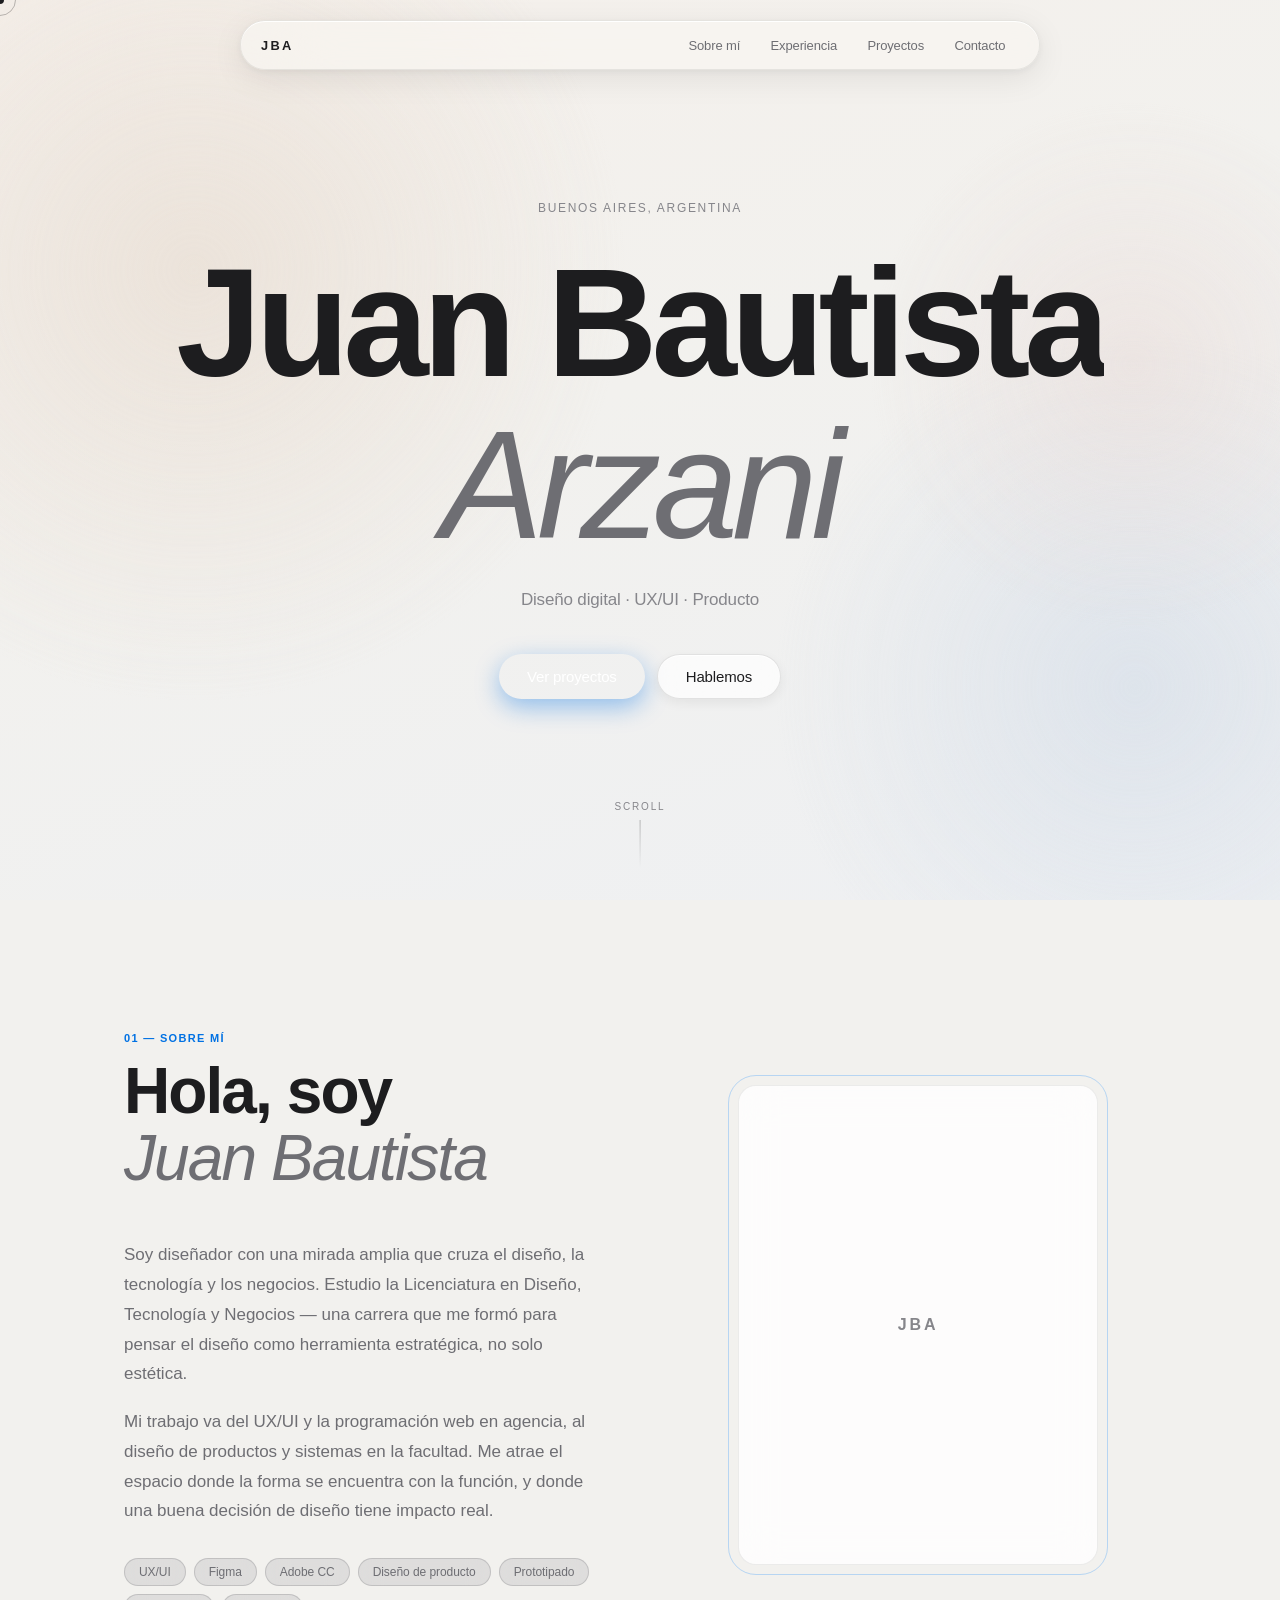
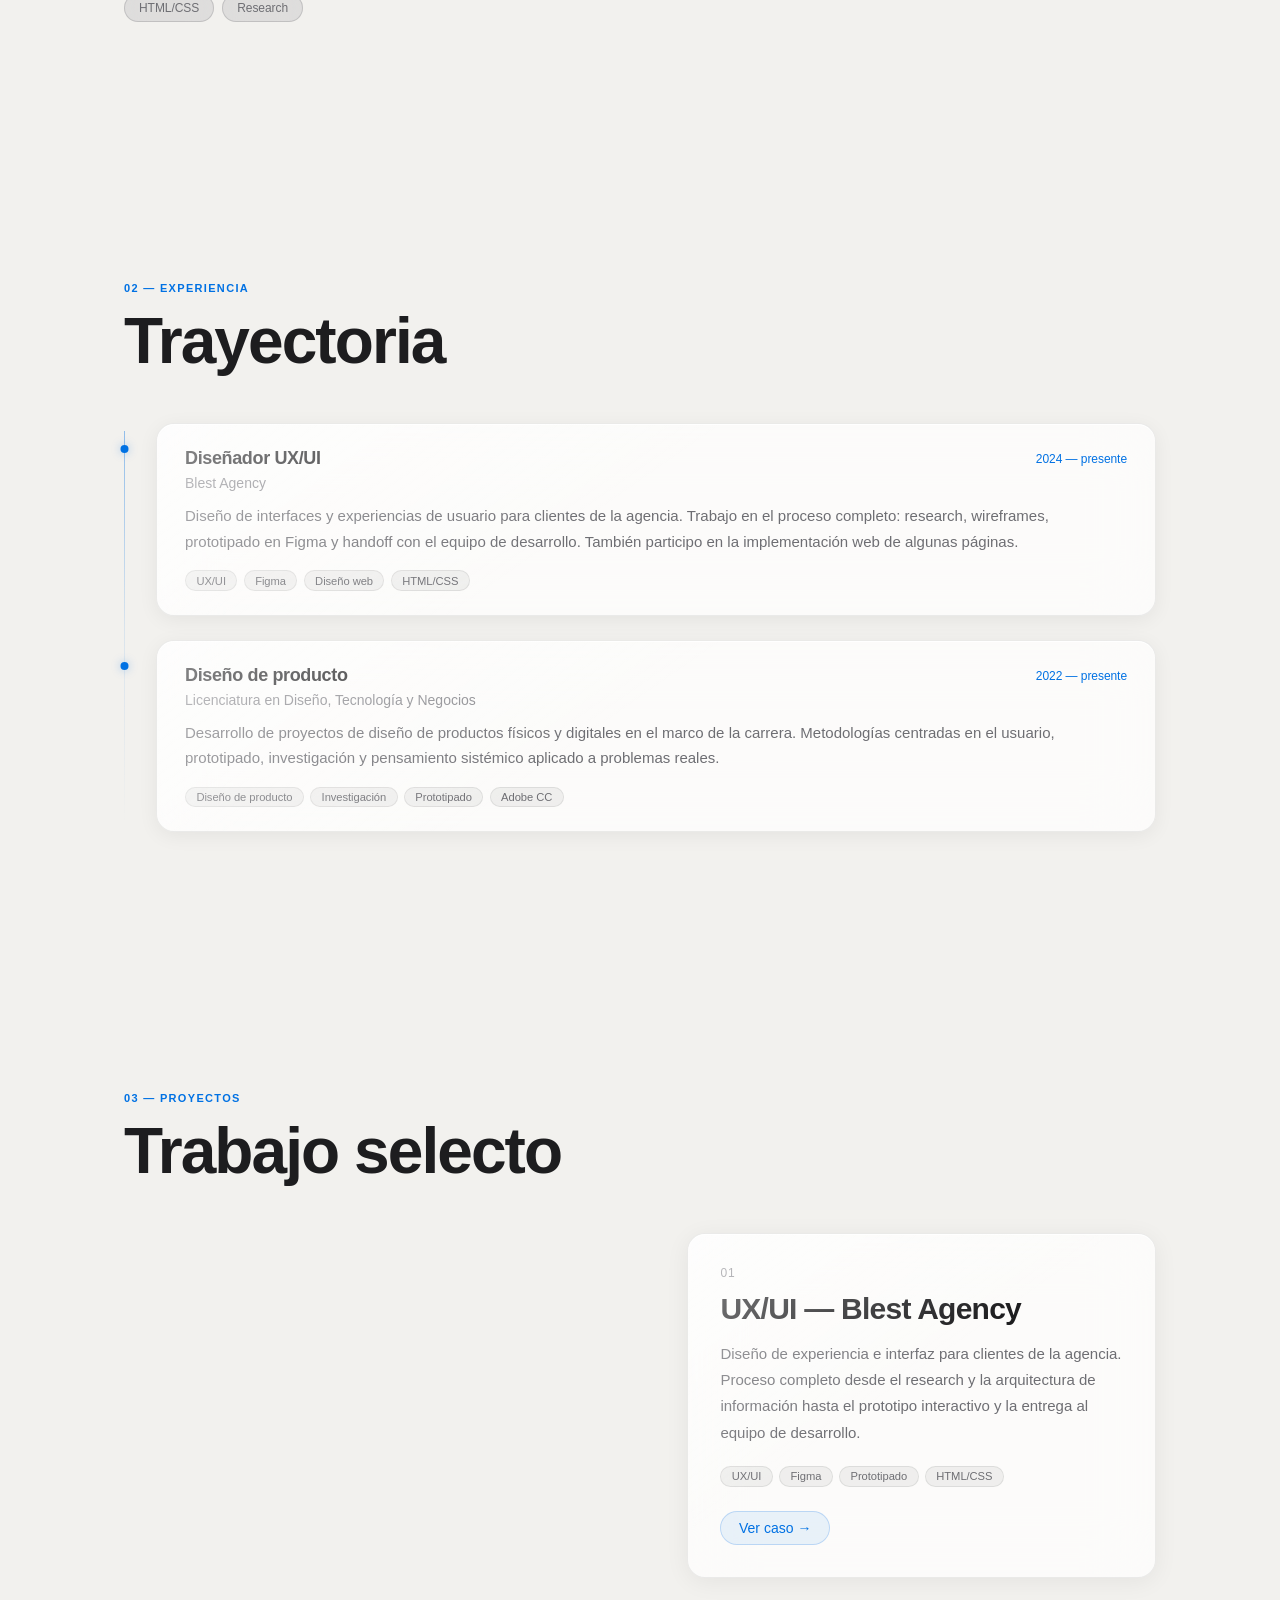
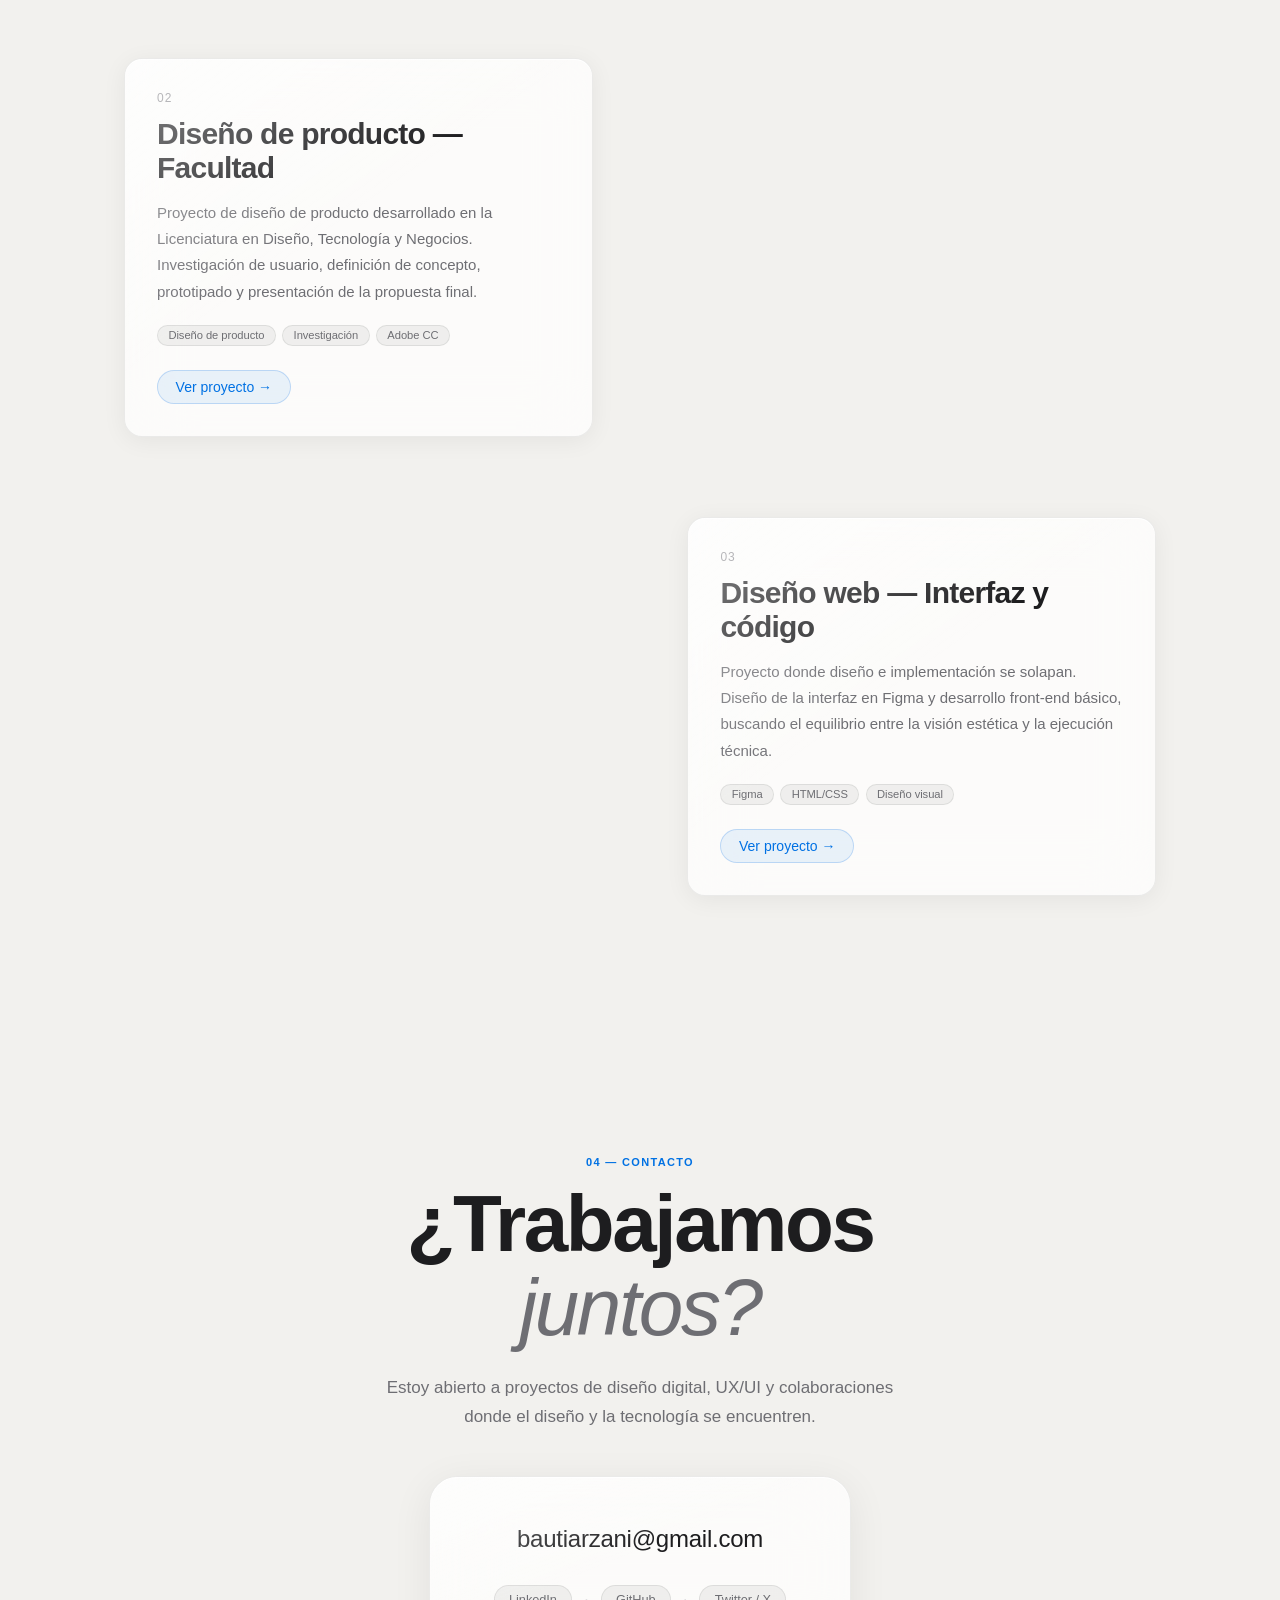
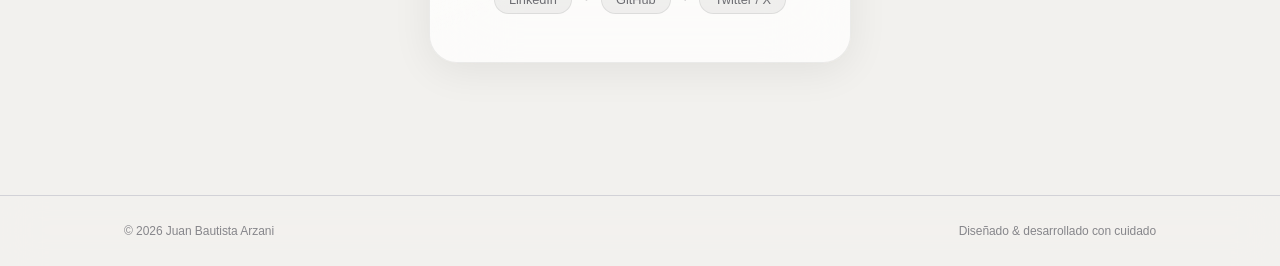
==== index.html @ 745ce3b3 "Add files via upload" ====
<!DOCTYPE html>
<html lang="es">
<head>
  <meta charset="UTF-8" />
  <meta name="viewport" content="width=device-width, initial-scale=1.0" />
  <title>Juan Bautista Arzani — Portfolio</title>
  <link rel="stylesheet" href="style.css" />
</head>
<body>

  <!-- Natural gradient background -->
  <div class="liquid-bg">
    <div class="blob blob-1"></div>
    <div class="blob blob-2"></div>
    <div class="blob blob-3"></div>
  </div>

  <!-- Custom cursor -->
  <div class="cursor" id="cursor"></div>
  <div class="cursor-follower" id="cursor-follower"></div>

  <!-- Navigation -->
  <nav class="nav" id="nav">
    <div class="nav-inner">
      <div class="nav-logo">JBA</div>
      <ul class="nav-links">
        <li><a href="#about" class="nav-link">Sobre mí</a></li>
        <li><a href="#experience" class="nav-link">Experiencia</a></li>
        <li><a href="#projects" class="nav-link">Proyectos</a></li>
        <li><a href="#contact" class="nav-link">Contacto</a></li>
      </ul>
      <button class="nav-toggle" id="nav-toggle" aria-label="Menu">
        <span></span><span></span><span></span>
      </button>
    </div>
  </nav>

  <!-- Mobile menu -->
  <div class="mobile-menu" id="mobile-menu">
    <ul>
      <li><a href="#about" class="mobile-link">Sobre mí</a></li>
      <li><a href="#experience" class="mobile-link">Experiencia</a></li>
      <li><a href="#projects" class="mobile-link">Proyectos</a></li>
      <li><a href="#contact" class="mobile-link">Contacto</a></li>
    </ul>
  </div>

  <!-- Hero -->
  <section class="hero" id="hero">
    <div class="hero-content">
      <p class="hero-eyebrow reveal-up">Buenos Aires, Argentina</p>
      <h1 class="hero-name reveal-up">
        <span class="name-line">Juan Bautista</span>
        <span class="name-line italic">Arzani</span>
      </h1>
      <p class="hero-tagline reveal-up">
        Diseño digital · UX/UI · Producto
      </p>
      <div class="hero-cta reveal-up">
        <a href="#projects" class="btn-primary">Ver proyectos</a>
        <a href="#contact" class="btn-ghost">Hablemos</a>
      </div>
    </div>
    <div class="hero-scroll">
      <span>scroll</span>
      <div class="scroll-line"></div>
    </div>
  </section>

  <!-- About -->
  <section class="section" id="about">
    <div class="container">
      <div class="section-grid about-grid">
        <div class="about-text">
          <span class="section-label reveal-left">01 — Sobre mí</span>
          <h2 class="section-title reveal-left">
            Hola, soy<br /><em>Juan Bautista</em>
          </h2>
          <div class="about-bio reveal-left">
            <p>
              Soy diseñador con una mirada amplia que cruza el diseño, la tecnología y los negocios. Estudio la Licenciatura en Diseño, Tecnología y Negocios — una carrera que me formó para pensar el diseño como herramienta estratégica, no solo estética.
            </p>
            <p>
              Mi trabajo va del UX/UI y la programación web en agencia, al diseño de productos y sistemas en la facultad. Me atrae el espacio donde la forma se encuentra con la función, y donde una buena decisión de diseño tiene impacto real.
            </p>
          </div>
          <div class="skills reveal-left">
            <span class="skill-tag">UX/UI</span>
            <span class="skill-tag">Figma</span>
            <span class="skill-tag">Adobe CC</span>
            <span class="skill-tag">Diseño de producto</span>
            <span class="skill-tag">Prototipado</span>
            <span class="skill-tag">HTML/CSS</span>
            <span class="skill-tag">Research</span>
          </div>
        </div>
        <div class="about-visual reveal-right">
          <div class="photo-frame">
            <!-- Reemplazar con tu foto: <img src="tu-foto.jpg" alt="Juan Bautista Arzani" /> -->
            <div class="photo-placeholder">
              <span>JBA</span>
            </div>
            <div class="photo-decoration"></div>
          </div>
        </div>
      </div>
    </div>
  </section>

  <!-- Experience -->
  <section class="section" id="experience">
    <div class="container">
      <span class="section-label reveal-up">02 — Experiencia</span>
      <h2 class="section-title reveal-up">Trayectoria</h2>
      <div class="timeline">

        <div class="timeline-item reveal-up">
          <div class="timeline-dot"></div>
          <div class="timeline-content">
            <div class="timeline-header">
              <h3 class="timeline-role">Diseñador UX/UI</h3>
              <span class="timeline-period">2024 — presente</span>
            </div>
            <p class="timeline-company">Blest Agency</p>
            <p class="timeline-desc">
              Diseño de interfaces y experiencias de usuario para clientes de la agencia. Trabajo en el proceso completo: research, wireframes, prototipado en Figma y handoff con el equipo de desarrollo. También participo en la implementación web de algunas páginas.
            </p>
            <div class="timeline-tags">
              <span>UX/UI</span><span>Figma</span><span>Diseño web</span><span>HTML/CSS</span>
            </div>
          </div>
        </div>

        <div class="timeline-item reveal-up">
          <div class="timeline-dot"></div>
          <div class="timeline-content">
            <div class="timeline-header">
              <h3 class="timeline-role">Diseño de producto</h3>
              <span class="timeline-period">2022 — presente</span>
            </div>
            <p class="timeline-company">Licenciatura en Diseño, Tecnología y Negocios</p>
            <p class="timeline-desc">
              Desarrollo de proyectos de diseño de productos físicos y digitales en el marco de la carrera. Metodologías centradas en el usuario, prototipado, investigación y pensamiento sistémico aplicado a problemas reales.
            </p>
            <div class="timeline-tags">
              <span>Diseño de producto</span><span>Investigación</span><span>Prototipado</span><span>Adobe CC</span>
            </div>
          </div>
        </div>

      </div>
    </div>
  </section>

  <!-- Projects -->
  <section class="section" id="projects">
    <div class="container">
      <span class="section-label reveal-up">03 — Proyectos</span>
      <h2 class="section-title reveal-up">Trabajo selecto</h2>
      <div class="projects-grid">

        <article class="project-card reveal-up" data-index="01">
          <div class="project-image">
            <div class="project-img-placeholder"></div>
          </div>
          <div class="project-info">
            <span class="project-number">01</span>
            <h3 class="project-title">UX/UI — Blest Agency</h3>
            <p class="project-desc">
              Diseño de experiencia e interfaz para clientes de la agencia. Proceso completo desde el research y la arquitectura de información hasta el prototipo interactivo y la entrega al equipo de desarrollo.
            </p>
            <div class="project-tech">
              <span>UX/UI</span><span>Figma</span><span>Prototipado</span><span>HTML/CSS</span>
            </div>
            <div class="project-links">
              <a href="proyecto-01.html" class="project-link">Ver caso →</a>
            </div>
          </div>
        </article>

        <article class="project-card project-card-reverse reveal-up" data-index="02">
          <div class="project-image">
            <div class="project-img-placeholder"></div>
          </div>
          <div class="project-info">
            <span class="project-number">02</span>
            <h3 class="project-title">Diseño de producto — Facultad</h3>
            <p class="project-desc">
              Proyecto de diseño de producto desarrollado en la Licenciatura en Diseño, Tecnología y Negocios. Investigación de usuario, definición de concepto, prototipado y presentación de la propuesta final.
            </p>
            <div class="project-tech">
              <span>Diseño de producto</span><span>Investigación</span><span>Adobe CC</span>
            </div>
            <div class="project-links">
              <a href="proyecto-02.html" class="project-link">Ver proyecto →</a>
            </div>
          </div>
        </article>

        <article class="project-card reveal-up" data-index="03">
          <div class="project-image">
            <div class="project-img-placeholder"></div>
          </div>
          <div class="project-info">
            <span class="project-number">03</span>
            <h3 class="project-title">Diseño web — Interfaz y código</h3>
            <p class="project-desc">
              Proyecto donde diseño e implementación se solapan. Diseño de la interfaz en Figma y desarrollo front-end básico, buscando el equilibrio entre la visión estética y la ejecución técnica.
            </p>
            <div class="project-tech">
              <span>Figma</span><span>HTML/CSS</span><span>Diseño visual</span>
            </div>
            <div class="project-links">
              <a href="proyecto-03.html" class="project-link">Ver proyecto →</a>
            </div>
          </div>
        </article>

      </div>
    </div>
  </section>

  <!-- Contact -->
  <section class="section section-contact" id="contact">
    <div class="container container-narrow">
      <span class="section-label reveal-up">04 — Contacto</span>
      <h2 class="section-title contact-title reveal-up">
        ¿Trabajamos<br /><em>juntos?</em>
      </h2>
      <p class="contact-sub reveal-up">
        Estoy abierto a proyectos de diseño digital, UX/UI y colaboraciones donde el diseño y la tecnología se encuentren.
      </p>
      <div class="reveal-up">
        <div class="contact-glass">
          <a href="mailto:bautiarzani@gmail.com" class="contact-email">bautiarzani@gmail.com</a>
          <div class="contact-social">
            <a href="https://www.linkedin.com/in/juan-bautista-arzani-8886b1357" target="_blank" class="social-link">LinkedIn</a>
            <span class="social-sep">·</span>
            <a href="#" target="_blank" class="social-link">GitHub</a>
            <span class="social-sep">·</span>
            <a href="#" target="_blank" class="social-link">Twitter / X</a>
          </div>
        </div>
      </div>
    </div>
  </section>

  <!-- Footer -->
  <footer class="footer">
    <div class="container footer-inner">
      <span>© 2026 Juan Bautista Arzani</span>
      <span>Diseñado &amp; desarrollado con cuidado</span>
    </div>
  </footer>

  <script src="main.js"></script>
</body>
</html>
---- style.css ----
/* ===== RESET & BASE ===== */
*, *::before, *::after { box-sizing: border-box; margin: 0; padding: 0; }

:root {
  /* Apple light palette */
  --bg:      #f5f5f7;
  --bg-2:    #ffffff;
  --white:   #ffffff;

  /* Apple semantic labels (light mode) */
  --label:     #1d1d1f;
  --label-2:   #6e6e73;
  --label-3:   #86868b;
  --label-4:   rgba(60,60,67,0.18);
  --separator: #d2d2d7;
  --fill:      rgba(120,120,128,0.16);
  --fill-2:    rgba(120,120,128,0.10);

  /* Apple system colors */
  --blue:     #0071E3;
  --blue-dark: #0077ED;
  --indigo:   #5856D6;
  --purple:   #AF52DE;
  --teal:     #32ADE6;
  --green:    #34C759;

  /* Glass — Apple Liquid Glass light */
  --glass-bg:     rgba(252,249,245,0.72);
  --glass-mid:    rgba(252,249,245,0.88);
  --glass-border: rgba(0,0,0,0.07);
  --glass-shadow: rgba(0,0,0,0.07);

  --font: -apple-system, BlinkMacSystemFont, 'SF Pro Display', 'SF Pro Text',
          'Helvetica Neue', Arial, sans-serif;

  --ease-out:    cubic-bezier(0.16, 1, 0.3, 1);
  --ease-spring: cubic-bezier(0.34, 1.56, 0.64, 1);
  --nav-h: 72px;
  --radius-glass: 18px;
  --radius-pill:  999px;
}

html { scroll-behavior: smooth; font-size: 16px; }

body {
  font-family: var(--font);
  background: #f2f1ee;
  color: var(--label);
  overflow-x: hidden;
  cursor: none;
  -webkit-font-smoothing: antialiased;
  -moz-osx-font-smoothing: grayscale;
}

@media (pointer: coarse) { body { cursor: auto; } }

/* ===== NATURAL GRADIENT BACKGROUND ===== */
.liquid-bg {
  position: fixed;
  inset: 0;
  z-index: 0;
  overflow: hidden;
  pointer-events: none;
  /* base warm-neutral gradient */
  background: linear-gradient(
    160deg,
    #f5f0eb 0%,
    #f2f1ee 45%,
    #eef0f3 100%
  );
}

.blob {
  position: absolute;
  border-radius: 50%;
  will-change: transform;
}

/* Warm sand/peach — top left */
.blob-1 {
  width: 900px; height: 900px;
  background: radial-gradient(circle at 50% 50%, #e8ddd2 0%, transparent 68%);
  top: -20%; left: -20%;
  opacity: 0.7;
  animation: drift1 28s ease-in-out infinite alternate;
}

/* Cool sage/blue-gray — bottom right */
.blob-2 {
  width: 750px; height: 750px;
  background: radial-gradient(circle at 50% 50%, #d4dde8 0%, transparent 68%);
  bottom: -18%; right: -18%;
  opacity: 0.65;
  animation: drift2 34s ease-in-out infinite alternate;
}

/* Warm rose/blush — top right, very subtle */
.blob-3 {
  width: 550px; height: 550px;
  background: radial-gradient(circle at 50% 50%, #e8d8d4 0%, transparent 68%);
  top: 10%; right: -10%;
  opacity: 0.45;
  animation: drift3 40s ease-in-out infinite alternate;
}

@keyframes drift1 {
  0%   { transform: translate(0, 0)        filter: blur(80px); }
  100% { transform: translate(50px, 60px); filter: blur(100px); }
}
@keyframes drift2 {
  0%   { transform: translate(0, 0);         filter: blur(90px); }
  100% { transform: translate(-60px, -40px); filter: blur(110px); }
}
@keyframes drift3 {
  0%   { transform: translate(0, 0);        filter: blur(70px); }
  100% { transform: translate(-40px, 60px); filter: blur(88px); }
}

/* ===== GLASS UTILITY ===== */
.glass {
  background: var(--glass-bg);
  backdrop-filter: blur(32px) saturate(180%);
  -webkit-backdrop-filter: blur(32px) saturate(180%);
  border: 1px solid var(--glass-border);
  border-radius: var(--radius-glass);
  box-shadow:
    0 1px 0 rgba(255,255,255,0.9) inset,
    0 20px 48px rgba(0,0,0,0.06),
    0 4px 12px rgba(0,0,0,0.04);
  position: relative;
  overflow: hidden;
}

.glass::before {
  content: '';
  position: absolute; inset: 0;
  border-radius: inherit;
  background: linear-gradient(
    158deg,
    rgba(255,255,255,0.6) 0%,
    rgba(255,255,255,0.1) 35%,
    transparent 55%
  );
  pointer-events: none;
}

/* ===== CUSTOM CURSOR ===== */
.cursor {
  position: fixed;
  width: 8px; height: 8px;
  background: var(--label);
  border-radius: 50%;
  pointer-events: none;
  z-index: 9999;
  transform: translate(-50%,-50%);
  transition: transform 0.15s;
}

.cursor-follower {
  position: fixed;
  width: 32px; height: 32px;
  border: 1.5px solid rgba(0,0,0,0.25);
  border-radius: 50%;
  pointer-events: none;
  z-index: 9998;
  transform: translate(-50%,-50%);
  transition: width 0.3s var(--ease-out), height 0.3s var(--ease-out), opacity 0.3s;
}

body.cursor-hover .cursor { transform: translate(-50%,-50%) scale(0); }
body.cursor-hover .cursor-follower { width: 48px; height: 48px; background: rgba(0,0,0,0.04); border-color: rgba(0,0,0,0.15); }

@media (pointer: coarse) { .cursor, .cursor-follower { display: none; } }

/* ===== NAVIGATION — Apple floating pill ===== */
.nav {
  position: fixed;
  top: 1.25rem;
  left: 50%;
  transform: translateX(-50%);
  z-index: 1000;
  width: calc(100% - 3rem);
  max-width: 800px;
}

.nav-inner {
  display: flex;
  align-items: center;
  justify-content: space-between;
  padding: 0 1.25rem;
  height: 50px;
  background: rgba(248,245,241,0.78);
  backdrop-filter: blur(40px) saturate(180%);
  -webkit-backdrop-filter: blur(40px) saturate(180%);
  border: 1px solid rgba(0,0,0,0.07);
  border-radius: var(--radius-pill);
  box-shadow:
    0 1px 0 rgba(255,255,255,0.9) inset,
    0 8px 32px rgba(0,0,0,0.08),
    0 2px 8px rgba(0,0,0,0.05);
  position: relative;
  overflow: hidden;
}

/* top specular line */
.nav-inner::before {
  content: '';
  position: absolute;
  top: 0; left: 12%; right: 12%;
  height: 1px;
  background: linear-gradient(90deg, transparent, rgba(255,255,255,0.95), transparent);
  pointer-events: none;
}

.nav-logo {
  font-size: 0.8rem;
  letter-spacing: 0.18em;
  font-weight: 600;
  color: var(--label);
  text-transform: uppercase;
}

.nav-links { display: flex; gap: 0.2rem; list-style: none; }

.nav-link {
  font-size: 0.8125rem;
  font-weight: 400;
  text-decoration: none;
  color: var(--label-2);
  letter-spacing: -0.01em;
  padding: 0.4rem 0.85rem;
  border-radius: var(--radius-pill);
  transition: color 0.2s, background 0.2s;
}

.nav-link:hover {
  color: var(--label);
  background: rgba(0,0,0,0.06);
}

.nav-link.active { color: var(--label); }

.nav-toggle {
  display: none;
  flex-direction: column; gap: 5px;
  background: none; border: none; cursor: pointer; padding: 4px;
}

.nav-toggle span {
  display: block; width: 20px; height: 1.5px;
  background: var(--label);
  border-radius: 2px;
  transition: transform 0.3s var(--ease-out), opacity 0.3s;
}

.nav-toggle.active span:nth-child(1) { transform: translateY(6.5px) rotate(45deg); }
.nav-toggle.active span:nth-child(2) { opacity: 0; }
.nav-toggle.active span:nth-child(3) { transform: translateY(-6.5px) rotate(-45deg); }

/* Mobile menu */
.mobile-menu {
  position: fixed; inset: 0;
  background: rgba(242,241,238,0.94);
  backdrop-filter: blur(48px) saturate(180%);
  -webkit-backdrop-filter: blur(48px) saturate(180%);
  z-index: 999;
  display: flex; align-items: center; justify-content: center;
  opacity: 0; pointer-events: none;
  transition: opacity 0.35s var(--ease-out);
}

.mobile-menu.open { opacity: 1; pointer-events: all; }
.mobile-menu ul { list-style: none; text-align: center; }

.mobile-link {
  display: block;
  font-size: clamp(2.25rem, 9vw, 4.5rem);
  font-weight: 700;
  color: var(--label-2);
  text-decoration: none;
  padding: 0.35rem 0;
  letter-spacing: -0.03em;
  transition: color 0.25s;
}

.mobile-link:hover { color: var(--label); }

/* ===== HERO ===== */
.hero {
  position: relative;
  min-height: 100svh;
  display: flex; align-items: center; justify-content: center;
  overflow: hidden;
  z-index: 1;
  background: transparent;
}

.hero-content {
  position: relative; z-index: 3;
  text-align: center;
  padding: 0 clamp(1.5rem, 5vw, 4rem);
}

.hero-eyebrow {
  font-size: 0.75rem;
  font-weight: 400;
  letter-spacing: 0.14em;
  text-transform: uppercase;
  color: var(--label-3);
  margin-bottom: 1.75rem;
}

/* Apple-style display headline */
.hero-name {
  font-size: clamp(4.5rem, 12vw, 11rem);
  font-weight: 700;
  line-height: 1;
  letter-spacing: -0.04em;
  color: var(--label);
  display: flex; flex-direction: column;
  margin-bottom: 1.5rem;
}

.name-word        { display: block; overflow: hidden; line-height: 1.05; }
.name-word-inner  { display: block; transform: translateY(110%); transition: transform 1.1s var(--ease-out); }

.hero-name.anim-ready .name-word:nth-child(2) .name-word-inner { transition-delay: 0.12s; }
.hero-name.visible .name-word-inner { transform: translateY(0); }

.hero-name .italic {
  font-style: italic;
  font-weight: 300;
  color: var(--label-2);
  color: #6e6e73;
}

.hero-tagline {
  font-size: clamp(0.9375rem, 2vw, 1.0625rem);
  font-weight: 400;
  color: var(--label-3);
  letter-spacing: -0.01em;
  margin-bottom: 2.75rem;
}

.hero-cta {
  display: flex; gap: 0.75rem; justify-content: center; flex-wrap: wrap;
}

/* Apple primary button — the blue pill */
.btn-primary {
  display: inline-flex; align-items: center;
  background: var(--blue-web);
  color: var(--white);
  padding: 0.8rem 1.75rem;
  font-size: 0.9375rem;
  font-weight: 500;
  letter-spacing: -0.01em;
  text-decoration: none;
  border-radius: var(--radius-pill);
  border: none;
  box-shadow: 0 8px 24px rgba(0,113,227,0.4);
  transition: background 0.2s, transform 0.3s var(--ease-spring), box-shadow 0.3s;
}

.btn-primary:hover {
  background: #0077ed;
  transform: translateY(-2px) scale(1.02);
  box-shadow: 0 12px 32px rgba(0,113,227,0.55);
}

/* Apple ghost button */
.btn-ghost {
  display: inline-flex; align-items: center;
  background: rgba(255,255,255,0.7);
  backdrop-filter: blur(20px);
  -webkit-backdrop-filter: blur(20px);
  color: var(--label);
  padding: 0.8rem 1.75rem;
  font-size: 0.9375rem;
  font-weight: 400;
  letter-spacing: -0.01em;
  text-decoration: none;
  border-radius: var(--radius-pill);
  border: 1px solid rgba(0,0,0,0.1);
  box-shadow: 0 1px 0 rgba(255,255,255,0.9) inset, 0 4px 12px rgba(0,0,0,0.06);
  transition: background 0.2s, transform 0.3s var(--ease-spring);
}

.btn-ghost:hover {
  background: rgba(255,255,255,0.88);
  transform: translateY(-2px) scale(1.02);
}

.hero-scroll {
  position: absolute; bottom: 2rem; left: 50%;
  transform: translateX(-50%);
  display: flex; flex-direction: column; align-items: center; gap: 0.5rem;
  z-index: 3;
}

.hero-scroll span {
  font-size: 0.625rem;
  font-weight: 500;
  letter-spacing: 0.18em;
  text-transform: uppercase;
  color: var(--label-3);
}

.scroll-line {
  width: 1px; height: 3rem;
  background: linear-gradient(to bottom, rgba(0,0,0,0.25), transparent);
  animation: scroll-anim 1.8s ease-in-out infinite;
}

@keyframes scroll-anim {
  0%   { transform: scaleY(0); transform-origin: top; }
  50%  { transform: scaleY(1); transform-origin: top; }
  51%  { transform: scaleY(1); transform-origin: bottom; }
  100% { transform: scaleY(0); transform-origin: bottom; }
}

/* ===== SECTIONS ===== */
.section {
  position: relative; z-index: 1;
  padding: clamp(5rem, 10vw, 9rem) 0;
}

.container {
  width: 100%;
  max-width: 1160px;
  margin: 0 auto;
  padding: 0 clamp(1.5rem, 5vw, 4rem);
}

.container-narrow { max-width: 680px; }

/* Apple-style overline label */
.section-label {
  display: inline-block;
  font-size: 0.6875rem;
  font-weight: 600;
  letter-spacing: 0.12em;
  text-transform: uppercase;
  color: var(--blue);
  margin-bottom: 0.875rem;
}

/* Apple display-style section title */
.section-title {
  font-size: clamp(2.5rem, 5.5vw, 4rem);
  font-weight: 700;
  line-height: 1.05;
  letter-spacing: -0.03em;
  margin-bottom: 3rem;
  color: var(--label);
}

.section-title em {
  font-style: italic;
  font-weight: 300;
  color: var(--label-2);
}

/* ===== ABOUT ===== */
.about-grid {
  display: grid;
  grid-template-columns: 1fr 1fr;
  gap: 5rem;
  align-items: center;
}

.about-bio p {
  font-size: 1.0625rem;
  font-weight: 400;
  line-height: 1.75;
  color: var(--label-2);
  margin-bottom: 1.125rem;
}
.about-bio p:last-child { margin-bottom: 0; }

.skills { display: flex; flex-wrap: wrap; gap: 0.5rem; margin-top: 2rem; }

.skill-tag {
  display: inline-block;
  padding: 0.375rem 0.875rem;
  background: var(--fill);
  backdrop-filter: blur(12px);
  -webkit-backdrop-filter: blur(12px);
  border: 1px solid var(--label-4);
  font-size: 0.75rem;
  font-weight: 500;
  letter-spacing: -0.005em;
  border-radius: var(--radius-pill);
  color: var(--label-2);
  transition: background 0.2s, color 0.2s, transform 0.3s var(--ease-spring);
}

.skill-tag:hover {
  background: rgba(120,120,128,0.32);
  color: var(--white);
  transform: translateY(-2px);
}

.photo-frame {
  position: relative;
  width: 100%; aspect-ratio: 3/4;
  max-width: 360px;
  margin: 0 auto;
}

.photo-frame img, .photo-placeholder {
  width: 100%; height: 100%;
  object-fit: cover;
  border-radius: var(--radius-glass);
}

.photo-placeholder {
  display: flex; align-items: center; justify-content: center;
  background: rgba(255,255,255,0.8);
  backdrop-filter: blur(20px);
  -webkit-backdrop-filter: blur(20px);
  border: 1px solid var(--glass-border);
  font-size: 1rem;
  font-weight: 600;
  letter-spacing: 0.18em;
  color: var(--label-3);
}

.photo-decoration {
  position: absolute;
  inset: -10px;
  border: 1px solid rgba(10,132,255,0.25);
  border-radius: calc(var(--radius-glass) + 10px);
  z-index: -1;
  transition: transform 0.5s var(--ease-out);
}

.photo-frame:hover .photo-decoration { transform: translate(6px, 6px); }

/* ===== TIMELINE ===== */
.timeline { position: relative; padding-left: 2rem; }

.timeline::before {
  content: '';
  position: absolute; left: 0; top: 8px; bottom: 8px;
  width: 1px;
  background: linear-gradient(to bottom, rgba(0,113,227,0.4), rgba(0,113,227,0.1), transparent);
}

.timeline-item { position: relative; margin-bottom: 1.5rem; }
.timeline-item:last-child { margin-bottom: 0; }

.timeline-dot {
  position: absolute;
  left: -2rem; top: 22px;
  width: 8px; height: 8px;
  background: var(--blue);
  border-radius: 50%;
  transform: translateX(-3.5px);
  box-shadow: 0 0 10px rgba(0,113,227,0.35);
  transition: transform 0.3s var(--ease-spring), box-shadow 0.3s;
}

.timeline-item:hover .timeline-dot {
  transform: translateX(-3.5px) scale(1.6);
  box-shadow: 0 0 18px rgba(0,113,227,0.5);
}

.timeline-content {
  padding: 1.5rem 1.75rem;
  background: rgba(255,255,255,0.72);
  backdrop-filter: blur(32px) saturate(180%);
  -webkit-backdrop-filter: blur(32px) saturate(180%);
  border: 1px solid rgba(0,0,0,0.07);
  border-radius: var(--radius-glass);
  box-shadow:
    0 1px 0 rgba(255,255,255,0.95) inset,
    0 4px 20px rgba(0,0,0,0.06);
  position: relative; overflow: hidden;
  transition: background 0.25s, transform 0.3s var(--ease-out);
}

.timeline-content::before {
  content: '';
  position: absolute; inset: 0;
  background: linear-gradient(145deg, rgba(255,255,255,0.5) 0%, transparent 45%);
  pointer-events: none; border-radius: inherit;
}

.timeline-item:hover .timeline-content {
  background: rgba(255,255,255,0.88);
  transform: translateX(4px);
}

.timeline-header {
  display: flex; justify-content: space-between; align-items: flex-start;
  gap: 1rem; flex-wrap: wrap; margin-bottom: 0.375rem;
}

.timeline-role   { font-size: 1.125rem; font-weight: 600; color: var(--label); letter-spacing: -0.02em; }
.timeline-period { font-size: 0.75rem; font-weight: 500; letter-spacing: -0.005em; color: var(--blue); white-space: nowrap; padding-top: 4px; }
.timeline-company { font-size: 0.875rem; font-weight: 400; color: var(--label-3); margin-bottom: 0.75rem; }
.timeline-desc   { font-size: 0.9375rem; font-weight: 400; line-height: 1.7; color: var(--label-2); margin-bottom: 1rem; }

.timeline-tags { display: flex; flex-wrap: wrap; gap: 0.4rem; }

.timeline-tags span {
  padding: 0.2rem 0.65rem;
  background: rgba(0,0,0,0.05);
  border: 1px solid rgba(0,0,0,0.08);
  font-size: 0.7rem; font-weight: 500;
  letter-spacing: -0.005em;
  border-radius: var(--radius-pill);
  color: var(--label-2);
}

/* ===== PROJECTS ===== */
.projects-grid { display: flex; flex-direction: column; gap: 5rem; }

.project-card { display: grid; grid-template-columns: 1.1fr 1fr; gap: 3rem; align-items: center; }

.project-card-reverse { grid-template-columns: 1fr 1.1fr; }
.project-card-reverse .project-image { order: 2; }
.project-card-reverse .project-info  { order: 1; }

.project-image {
  aspect-ratio: 16/10;
  overflow: hidden;
  border-radius: var(--radius-glass);
  position: relative;
  background: var(--bg-2);
  border: 1px solid rgba(0,0,0,0.07);
  box-shadow:
    0 1px 0 rgba(255,255,255,0.9) inset,
    0 8px 32px rgba(0,0,0,0.08);
  clip-path: inset(0 100% 0 0 round 18px);
  transition: clip-path 1s var(--ease-out);
}
.project-image.visible { clip-path: inset(0 0% 0 0 round 18px); }

.project-img-placeholder {
  width: 100%; height: 100%; min-height: 200px;
  position: relative;
  transition: transform 0.6s var(--ease-out);
}

/* Subtle Apple-palette gradient fills */
.project-img-placeholder::before {
  content: '';
  position: absolute; inset: 0;
  background: linear-gradient(135deg,
    rgba(10,132,255,0.22) 0%,
    rgba(94,92,230,0.16) 50%,
    rgba(100,210,255,0.1) 100%);
}
.project-img-placeholder::after {
  content: '';
  position: absolute; inset: 0;
  background-image:
    linear-gradient(rgba(255,255,255,0.03) 1px, transparent 1px),
    linear-gradient(90deg, rgba(255,255,255,0.03) 1px, transparent 1px);
  background-size: 24px 24px;
}

.project-card:nth-child(2) .project-img-placeholder::before {
  background: linear-gradient(135deg,
    rgba(94,92,230,0.22) 0%,
    rgba(191,90,242,0.14) 50%,
    rgba(48,209,88,0.1) 100%);
}
.project-card:nth-child(3) .project-img-placeholder::before {
  background: linear-gradient(135deg,
    rgba(100,210,255,0.22) 0%,
    rgba(10,132,255,0.14) 50%,
    rgba(94,92,230,0.1) 100%);
}

.project-card:hover .project-img-placeholder { transform: scale(1.03); }

.project-info {
  padding: 2rem;
  background: rgba(255,255,255,0.72);
  backdrop-filter: blur(32px) saturate(180%);
  -webkit-backdrop-filter: blur(32px) saturate(180%);
  border: 1px solid rgba(0,0,0,0.07);
  border-radius: var(--radius-glass);
  box-shadow: 0 1px 0 rgba(255,255,255,0.95) inset, 0 4px 24px rgba(0,0,0,0.06);
  position: relative; overflow: hidden;
  transition: background 0.25s;
}

.project-info::before {
  content: '';
  position: absolute; inset: 0;
  background: linear-gradient(145deg, rgba(255,255,255,0.5) 0%, transparent 45%);
  pointer-events: none; border-radius: inherit;
}

.project-card:hover .project-info { background: rgba(255,255,255,0.88); }

.project-number { font-size: 0.75rem; font-weight: 500; color: var(--label-3); letter-spacing: 0.08em; margin-bottom: 0.75rem; display: block; }

.project-title {
  font-size: clamp(1.375rem, 2.5vw, 1.875rem);
  font-weight: 700;
  line-height: 1.15;
  letter-spacing: -0.025em;
  margin-bottom: 0.875rem;
  color: var(--label);
}

.project-desc { font-size: 0.9375rem; font-weight: 400; line-height: 1.75; color: var(--label-2); margin-bottom: 1.25rem; }

.project-tech { display: flex; flex-wrap: wrap; gap: 0.4rem; margin-bottom: 1.5rem; }

.project-tech span {
  padding: 0.22rem 0.65rem;
  background: rgba(0,0,0,0.05);
  border: 1px solid rgba(0,0,0,0.08);
  font-size: 0.7rem; font-weight: 500;
  letter-spacing: -0.005em;
  border-radius: var(--radius-pill);
  color: var(--label-2);
}

.project-links { display: flex; gap: 1rem; align-items: center; }

.project-link {
  font-size: 0.875rem; font-weight: 500;
  color: var(--blue);
  text-decoration: none;
  display: inline-flex; align-items: center; gap: 0.3rem;
  padding: 0.5rem 1.1rem;
  background: rgba(0,113,227,0.08);
  border: 1px solid rgba(0,113,227,0.2);
  border-radius: var(--radius-pill);
  transition: background 0.2s, transform 0.3s var(--ease-spring), box-shadow 0.3s;
}

.project-link:hover {
  background: rgba(0,113,227,0.14);
  transform: translateY(-2px);
  box-shadow: 0 6px 20px rgba(0,113,227,0.14);
}

/* ===== CONTACT ===== */
.section-contact { text-align: center; }

.contact-title { font-size: clamp(2.5rem, 7vw, 5rem); margin-bottom: 1.5rem; }

.contact-sub {
  font-size: 1.0625rem; font-weight: 400;
  color: var(--label-2); line-height: 1.7; margin-bottom: 2.75rem;
}

.contact-glass {
  display: inline-block;
  padding: 3rem 4rem;
  background: rgba(255,255,255,0.72);
  backdrop-filter: blur(40px) saturate(180%);
  -webkit-backdrop-filter: blur(40px) saturate(180%);
  border: 1px solid rgba(0,0,0,0.07);
  border-radius: 28px;
  box-shadow:
    0 1px 0 rgba(255,255,255,0.95) inset,
    0 8px 40px rgba(0,0,0,0.07);
  position: relative; overflow: hidden;
}

.contact-glass::before {
  content: '';
  position: absolute; inset: 0;
  background: linear-gradient(158deg, rgba(255,255,255,0.5) 0%, transparent 45%);
  pointer-events: none; border-radius: inherit;
}

.contact-email {
  display: inline-block;
  font-size: clamp(1.125rem, 2.5vw, 1.5rem);
  font-weight: 300; letter-spacing: -0.01em;
  color: var(--label); text-decoration: none;
  margin-bottom: 2rem;
  transition: color 0.2s;
}

.contact-email:hover { color: var(--blue); }

.contact-social { display: flex; align-items: center; justify-content: center; gap: 0.75rem; }

.social-link {
  font-size: 0.8rem; font-weight: 500;
  letter-spacing: -0.005em;
  color: var(--label-2); text-decoration: none;
  padding: 0.4rem 0.9rem;
  background: rgba(0,0,0,0.05);
  border: 1px solid rgba(0,0,0,0.08);
  border-radius: var(--radius-pill);
  transition: color 0.2s, background 0.2s, transform 0.3s var(--ease-spring);
}

.social-link:hover {
  color: var(--label);
  background: rgba(0,0,0,0.09);
  transform: translateY(-2px);
}

.social-sep { color: var(--label-4); }

/* ===== FOOTER ===== */
.footer {
  position: relative; z-index: 1;
  padding: 1.75rem 0;
  border-top: 1px solid var(--separator);
  background: rgba(242,241,238,0.85);
  backdrop-filter: blur(20px);
  -webkit-backdrop-filter: blur(20px);
}

.footer-inner {
  display: flex; justify-content: space-between; align-items: center;
  flex-wrap: wrap; gap: 0.5rem;
}

.footer-inner span { font-size: 0.75rem; font-weight: 400; color: var(--label-3); letter-spacing: -0.005em; }

/* ===== SCROLL REVEAL ===== */
.reveal-up, .reveal-left, .reveal-right {
  opacity: 0;
  transition: opacity 0.9s var(--ease-out), transform 0.9s var(--ease-out);
}

.reveal-up    { transform: translateY(28px); }
.reveal-left  { transform: translateX(-28px); }
.reveal-right { transform: translateX(28px); }

.reveal-up.visible, .reveal-left.visible, .reveal-right.visible {
  opacity: 1; transform: translate(0);
}

.timeline-item:nth-child(2) { transition-delay: 0.1s; }
.timeline-item:nth-child(3) { transition-delay: 0.2s; }
.project-card:nth-child(2)  { transition-delay: 0.05s; }
.project-card:nth-child(3)  { transition-delay: 0.1s; }

/* ===== RESPONSIVE ===== */
@media (max-width: 900px) {
  .about-grid { grid-template-columns: 1fr; gap: 3rem; }
  .about-visual { order: -1; }
  .photo-frame { max-width: 280px; }
  .project-card,
  .project-card-reverse { grid-template-columns: 1fr; gap: 1.5rem; }
  .project-card-reverse .project-image,
  .project-card-reverse .project-info { order: unset; }
}

@media (max-width: 640px) {
  .nav { width: calc(100% - 2rem); top: 1rem; }
  .nav-links { display: none; }
  .nav-toggle { display: flex; }
  .hero-name { font-size: clamp(3.25rem, 16vw, 5.5rem); }
  .section-title { font-size: clamp(2rem, 9vw, 3rem); }
  .contact-glass { padding: 2rem 1.75rem; }
  .footer-inner { justify-content: center; text-align: center; }
}

/* ===== PROJECT PAGES ===== */
.proj-header {
  padding: calc(var(--nav-h) + 5rem) 0 3.5rem;
  border-bottom: 1px solid var(--separator);
}

.back-link {
  display: inline-flex; align-items: center; gap: 0.4rem;
  font-size: 0.8125rem; font-weight: 400;
  color: var(--blue); text-decoration: none;
  letter-spacing: -0.005em; margin-bottom: 2rem;
  transition: opacity 0.2s;
}
.back-link:hover { opacity: 0.7; }

.proj-label {
  display: inline-block;
  font-size: 0.6875rem; font-weight: 600;
  letter-spacing: 0.1em; text-transform: uppercase;
  color: var(--blue); margin-bottom: 0.75rem;
}

.proj-title {
  font-size: clamp(2.5rem, 7vw, 5.5rem);
  font-weight: 700; line-height: 1;
  letter-spacing: -0.03em; margin-bottom: 2.5rem;
}

.proj-meta {
  display: flex; gap: 3rem; flex-wrap: wrap;
  padding-top: 2rem; border-top: 1px solid var(--separator);
}

.proj-meta-item {
  font-size: 0.6875rem; font-weight: 600;
  letter-spacing: 0.08em; text-transform: uppercase;
  color: var(--label-3);
}

.proj-meta-item strong {
  display: block; font-weight: 400; font-size: 0.9375rem;
  letter-spacing: -0.01em; text-transform: none;
  color: var(--white); margin-top: 0.35rem;
}

.proj-cover {
  width: 100%; height: clamp(280px, 50vw, 620px);
  overflow: hidden; background: var(--dark-2);
  border-radius: var(--radius-glass);
  border: 1px solid var(--glass-border);
}

.proj-cover img { width: 100%; height: 100%; object-fit: cover; }
.proj-cover-placeholder {
  width: 100%; height: 100%;
  background: linear-gradient(160deg, rgba(10,132,255,0.18) 0%, rgba(94,92,230,0.12) 50%, rgba(100,210,255,0.08) 100%);
}

.proj-body { padding: 5rem 0 8rem; }

.proj-layout { display: grid; grid-template-columns: 220px 1fr; gap: 5rem; align-items: start; }

.proj-sidebar { position: sticky; top: calc(var(--nav-h) + 2rem); }

.proj-sidebar-label {
  font-size: 0.6875rem; font-weight: 600;
  letter-spacing: 0.1em; text-transform: uppercase;
  color: var(--label-3); margin-bottom: 0.75rem;
}

.proj-sidebar p { font-size: 0.9375rem; font-weight: 400; line-height: 1.75; color: var(--label-2); }

.proj-content section { margin-bottom: 4rem; padding-bottom: 4rem; border-bottom: 1px solid var(--separator); }
.proj-content section:last-child { margin-bottom: 0; padding-bottom: 0; border-bottom: none; }

.proj-content h2 { font-size: 1.5rem; font-weight: 700; letter-spacing: -0.02em; margin-bottom: 1rem; }
.proj-content p  { font-size: 1rem; font-weight: 400; line-height: 1.8; color: var(--label-2); margin-bottom: 1rem; }
.proj-content p:last-child { margin-bottom: 0; }

.proj-img { margin: 2rem 0; border-radius: var(--radius-glass); overflow: hidden; background: var(--dark-2); border: 1px solid var(--glass-border); }
.proj-img.ratio-16-9 { aspect-ratio: 16/9; }
.proj-img.ratio-4-3  { aspect-ratio: 4/3; }
.proj-img.ratio-1-1  { aspect-ratio: 1; }
.proj-img img { width: 100%; height: 100%; object-fit: cover; }

.proj-img-placeholder {
  width: 100%; height: 100%; min-height: 240px;
  background: linear-gradient(135deg, rgba(10,132,255,0.12) 0%, rgba(94,92,230,0.08) 100%);
  display: flex; align-items: center; justify-content: center;
  font-size: 0.6875rem; font-weight: 500;
  letter-spacing: 0.1em; text-transform: uppercase; color: var(--label-3);
}

.proj-img-grid { display: grid; grid-template-columns: 1fr 1fr; gap: 1rem; margin: 2rem 0; }

.proj-bottom-nav { padding: 2.5rem 0; border-top: 1px solid var(--separator); }
.proj-bottom-nav-inner { display: flex; justify-content: space-between; align-items: center; }

.proj-nav-link {
  font-size: 0.8125rem; font-weight: 400;
  color: var(--blue); text-decoration: none;
  transition: opacity 0.2s;
}
.proj-nav-link:hover { opacity: 0.7; }

@media (max-width: 800px) {
  .proj-layout { grid-template-columns: 1fr; gap: 2.5rem; }
  .proj-sidebar { position: static; }
  .proj-img-grid { grid-template-columns: 1fr; }
}
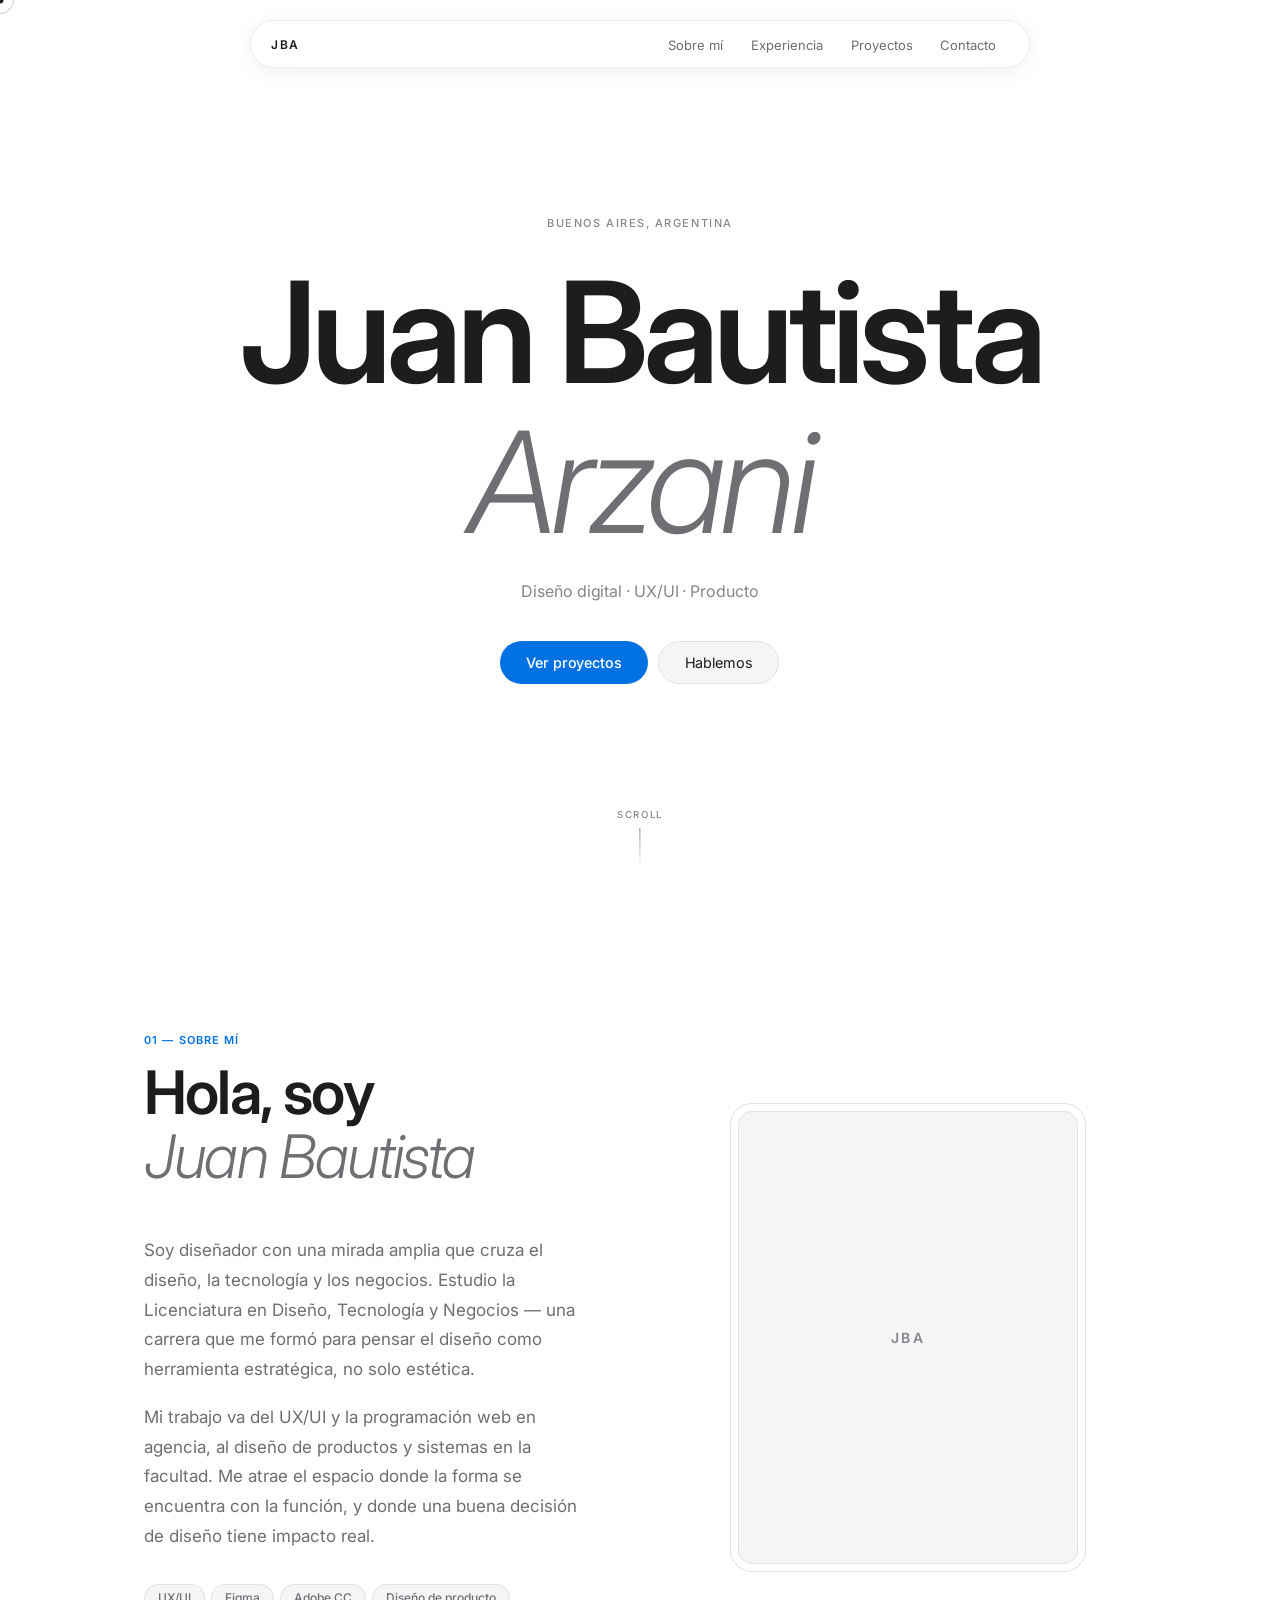
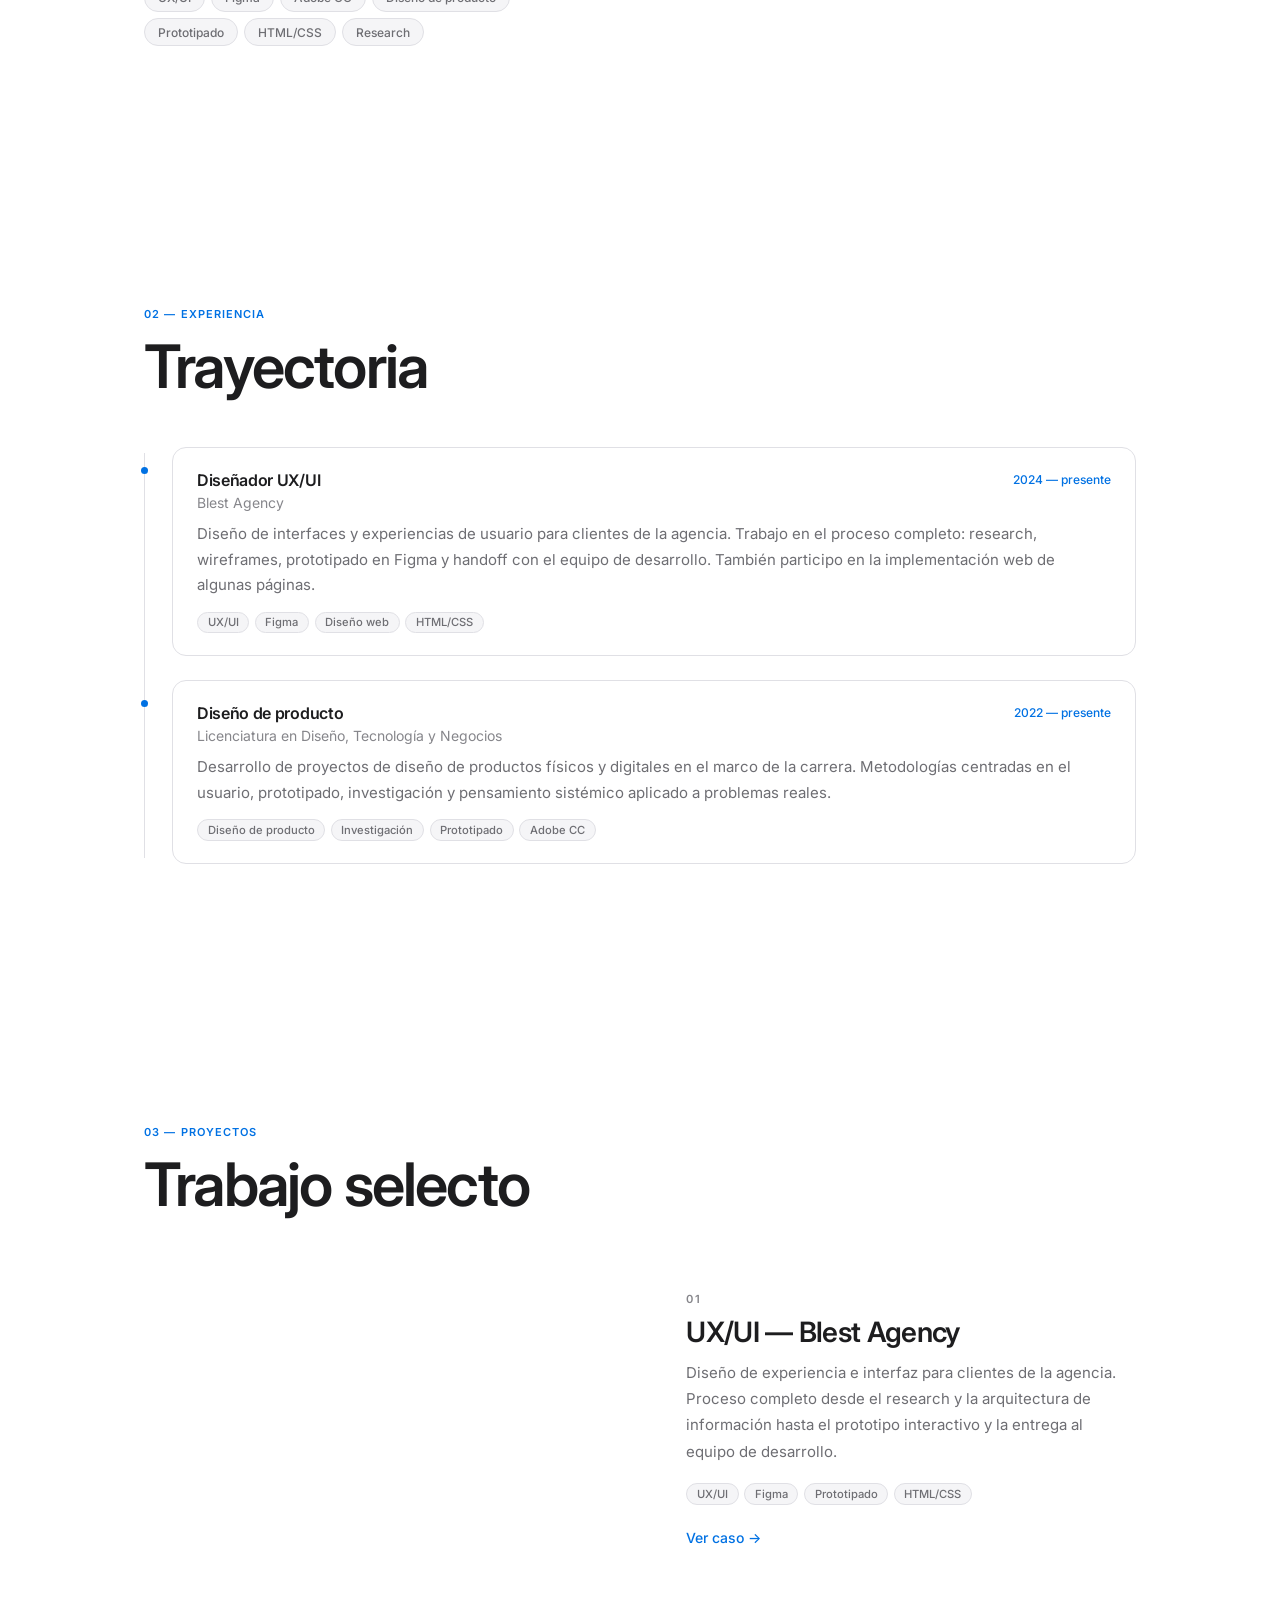
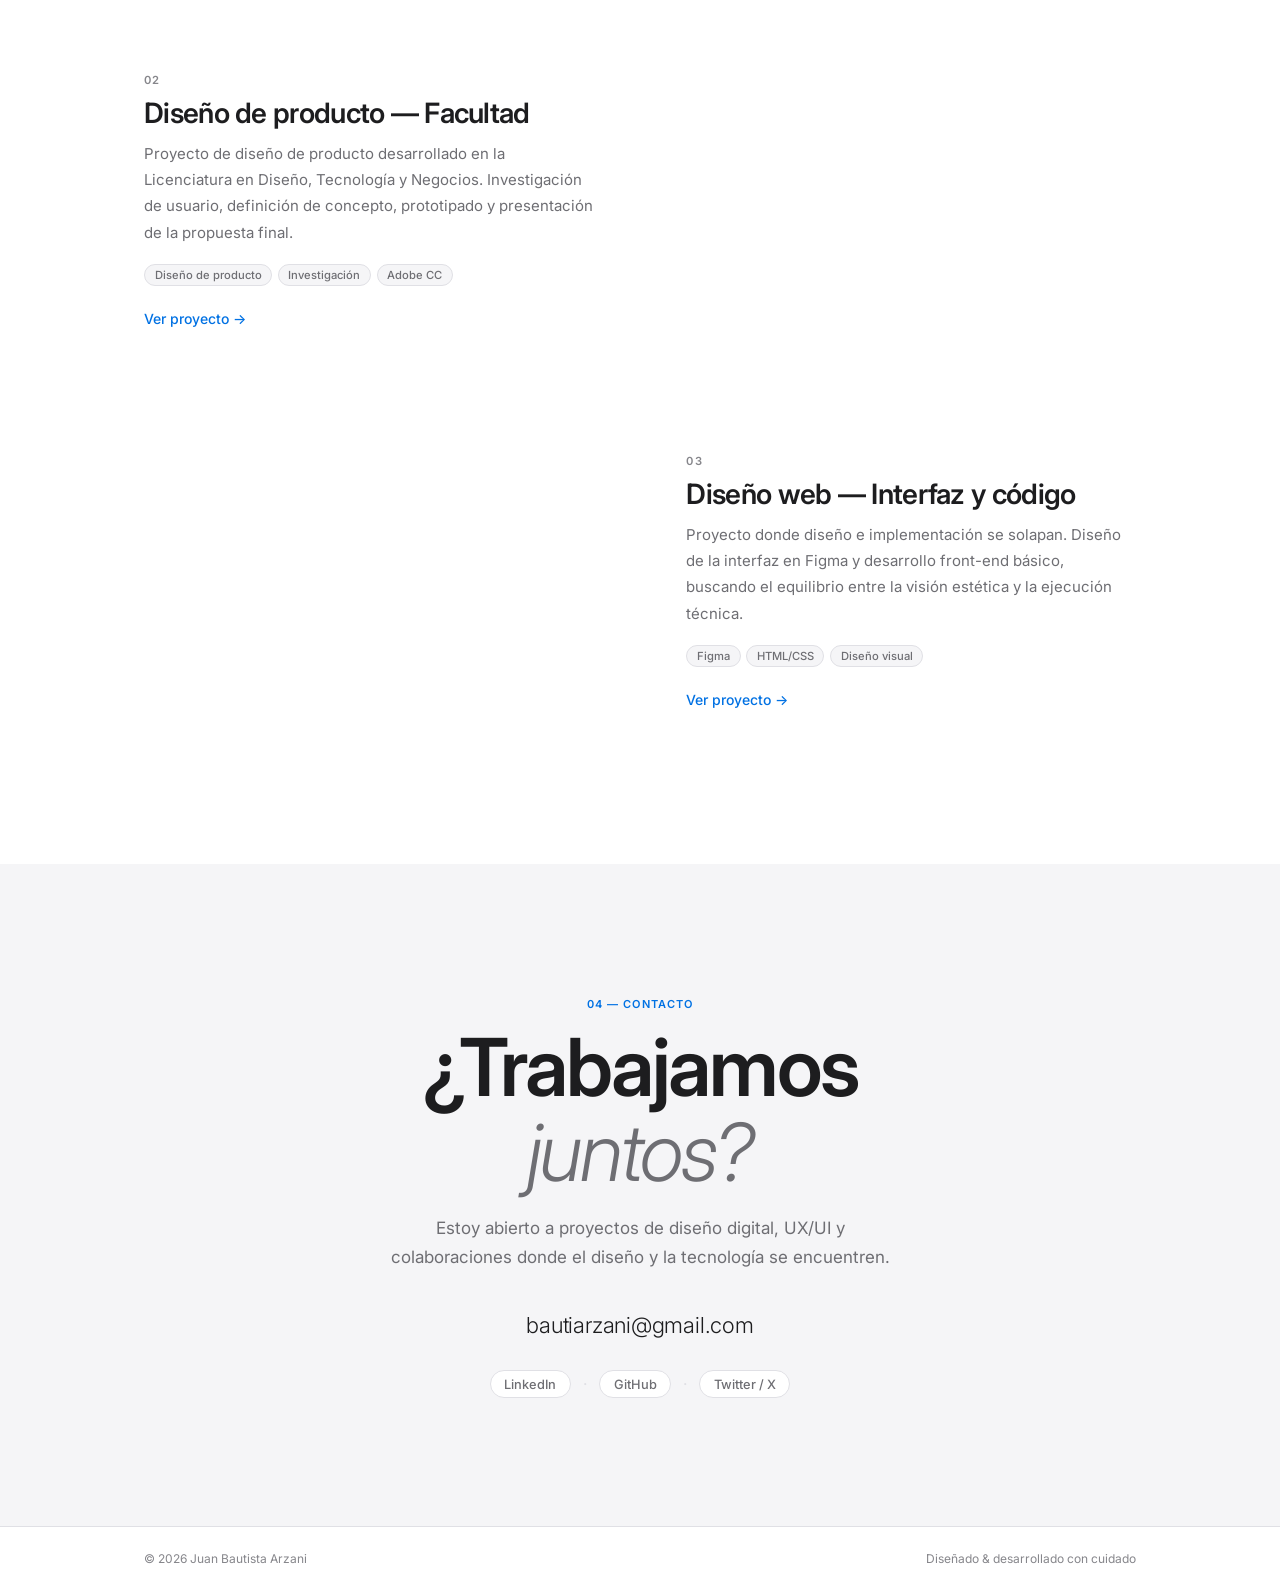
==== commit 853de6cd: "Add files via upload" ====
--- a/index.html
+++ b/index.html
@@ -4,16 +4,13 @@
   <meta charset="UTF-8" />
   <meta name="viewport" content="width=device-width, initial-scale=1.0" />
   <title>Juan Bautista Arzani — Portfolio</title>
+  <link rel="preconnect" href="https://fonts.googleapis.com" />
+  <link rel="preconnect" href="https://fonts.gstatic.com" crossorigin />
+  <link href="https://fonts.googleapis.com/css2?family=Inter:wght@300;400;500;600&display=swap" rel="stylesheet" />
   <link rel="stylesheet" href="style.css" />
 </head>
 <body>
 
-  <!-- Natural gradient background -->
-  <div class="liquid-bg">
-    <div class="blob blob-1"></div>
-    <div class="blob blob-2"></div>
-    <div class="blob blob-3"></div>
-  </div>
 
   <!-- Custom cursor -->
   <div class="cursor" id="cursor"></div>
--- a/style.css
+++ b/style.css
@@ -1,417 +1,198 @@
-/* ===== RESET & BASE ===== */
+/* ===== RESET ===== */
 *, *::before, *::after { box-sizing: border-box; margin: 0; padding: 0; }
 
 :root {
-  /* Apple light palette */
-  --bg:      #f5f5f7;
-  --bg-2:    #ffffff;
-  --white:   #ffffff;
-
-  /* Apple semantic labels (light mode) */
+  --bg:        #ffffff;
+  --bg-soft:   #f5f5f7;
   --label:     #1d1d1f;
   --label-2:   #6e6e73;
   --label-3:   #86868b;
-  --label-4:   rgba(60,60,67,0.18);
-  --separator: #d2d2d7;
-  --fill:      rgba(120,120,128,0.16);
-  --fill-2:    rgba(120,120,128,0.10);
-
-  /* Apple system colors */
-  --blue:     #0071E3;
-  --blue-dark: #0077ED;
-  --indigo:   #5856D6;
-  --purple:   #AF52DE;
-  --teal:     #32ADE6;
-  --green:    #34C759;
-
-  /* Glass — Apple Liquid Glass light */
-  --glass-bg:     rgba(252,249,245,0.72);
-  --glass-mid:    rgba(252,249,245,0.88);
-  --glass-border: rgba(0,0,0,0.07);
-  --glass-shadow: rgba(0,0,0,0.07);
-
-  --font: -apple-system, BlinkMacSystemFont, 'SF Pro Display', 'SF Pro Text',
-          'Helvetica Neue', Arial, sans-serif;
-
-  --ease-out:    cubic-bezier(0.16, 1, 0.3, 1);
-  --ease-spring: cubic-bezier(0.34, 1.56, 0.64, 1);
-  --nav-h: 72px;
-  --radius-glass: 18px;
-  --radius-pill:  999px;
+  --sep:       #e0e0e5;
+  --blue:      #0071E3;
+  --font:      'Inter', -apple-system, BlinkMacSystemFont, sans-serif;
+  --ease:      cubic-bezier(0.16, 1, 0.3, 1);
+  --nav-h:     64px;
+  --r:         14px;
+  --r-pill:    999px;
 }
 
 html { scroll-behavior: smooth; font-size: 16px; }
 
 body {
   font-family: var(--font);
-  background: #f2f1ee;
+  background: var(--bg);
   color: var(--label);
   overflow-x: hidden;
   cursor: none;
   -webkit-font-smoothing: antialiased;
-  -moz-osx-font-smoothing: grayscale;
 }
 
 @media (pointer: coarse) { body { cursor: auto; } }
 
-/* ===== NATURAL GRADIENT BACKGROUND ===== */
-.liquid-bg {
-  position: fixed;
-  inset: 0;
-  z-index: 0;
-  overflow: hidden;
-  pointer-events: none;
-  /* base warm-neutral gradient */
-  background: linear-gradient(
-    160deg,
-    #f5f0eb 0%,
-    #f2f1ee 45%,
-    #eef0f3 100%
-  );
-}
-
-.blob {
-  position: absolute;
-  border-radius: 50%;
-  will-change: transform;
-}
-
-/* Warm sand/peach — top left */
-.blob-1 {
-  width: 900px; height: 900px;
-  background: radial-gradient(circle at 50% 50%, #e8ddd2 0%, transparent 68%);
-  top: -20%; left: -20%;
-  opacity: 0.7;
-  animation: drift1 28s ease-in-out infinite alternate;
-}
-
-/* Cool sage/blue-gray — bottom right */
-.blob-2 {
-  width: 750px; height: 750px;
-  background: radial-gradient(circle at 50% 50%, #d4dde8 0%, transparent 68%);
-  bottom: -18%; right: -18%;
-  opacity: 0.65;
-  animation: drift2 34s ease-in-out infinite alternate;
-}
-
-/* Warm rose/blush — top right, very subtle */
-.blob-3 {
-  width: 550px; height: 550px;
-  background: radial-gradient(circle at 50% 50%, #e8d8d4 0%, transparent 68%);
-  top: 10%; right: -10%;
-  opacity: 0.45;
-  animation: drift3 40s ease-in-out infinite alternate;
-}
-
-@keyframes drift1 {
-  0%   { transform: translate(0, 0)        filter: blur(80px); }
-  100% { transform: translate(50px, 60px); filter: blur(100px); }
-}
-@keyframes drift2 {
-  0%   { transform: translate(0, 0);         filter: blur(90px); }
-  100% { transform: translate(-60px, -40px); filter: blur(110px); }
-}
-@keyframes drift3 {
-  0%   { transform: translate(0, 0);        filter: blur(70px); }
-  100% { transform: translate(-40px, 60px); filter: blur(88px); }
-}
-
-/* ===== GLASS UTILITY ===== */
-.glass {
-  background: var(--glass-bg);
-  backdrop-filter: blur(32px) saturate(180%);
-  -webkit-backdrop-filter: blur(32px) saturate(180%);
-  border: 1px solid var(--glass-border);
-  border-radius: var(--radius-glass);
-  box-shadow:
-    0 1px 0 rgba(255,255,255,0.9) inset,
-    0 20px 48px rgba(0,0,0,0.06),
-    0 4px 12px rgba(0,0,0,0.04);
-  position: relative;
-  overflow: hidden;
-}
-
-.glass::before {
-  content: '';
-  position: absolute; inset: 0;
-  border-radius: inherit;
-  background: linear-gradient(
-    158deg,
-    rgba(255,255,255,0.6) 0%,
-    rgba(255,255,255,0.1) 35%,
-    transparent 55%
-  );
-  pointer-events: none;
-}
-
-/* ===== CUSTOM CURSOR ===== */
+/* ===== CURSOR ===== */
 .cursor {
-  position: fixed;
-  width: 8px; height: 8px;
-  background: var(--label);
-  border-radius: 50%;
-  pointer-events: none;
-  z-index: 9999;
-  transform: translate(-50%,-50%);
-  transition: transform 0.15s;
-}
-
+  position: fixed; width: 7px; height: 7px;
+  background: var(--label); border-radius: 50%;
+  pointer-events: none; z-index: 9999;
+  transform: translate(-50%, -50%);
+  transition: transform 0.12s;
+}
 .cursor-follower {
-  position: fixed;
-  width: 32px; height: 32px;
-  border: 1.5px solid rgba(0,0,0,0.25);
-  border-radius: 50%;
-  pointer-events: none;
-  z-index: 9998;
-  transform: translate(-50%,-50%);
-  transition: width 0.3s var(--ease-out), height 0.3s var(--ease-out), opacity 0.3s;
-}
-
-body.cursor-hover .cursor { transform: translate(-50%,-50%) scale(0); }
-body.cursor-hover .cursor-follower { width: 48px; height: 48px; background: rgba(0,0,0,0.04); border-color: rgba(0,0,0,0.15); }
-
+  position: fixed; width: 28px; height: 28px;
+  border: 1px solid rgba(0,0,0,0.22); border-radius: 50%;
+  pointer-events: none; z-index: 9998;
+  transform: translate(-50%, -50%);
+  transition: width 0.3s var(--ease), height 0.3s var(--ease);
+}
+body.cursor-hover .cursor { transform: translate(-50%, -50%) scale(0); }
+body.cursor-hover .cursor-follower { width: 44px; height: 44px; border-color: rgba(0,0,0,0.12); }
 @media (pointer: coarse) { .cursor, .cursor-follower { display: none; } }
 
-/* ===== NAVIGATION — Apple floating pill ===== */
+/* ===== NAV — floating pill ===== */
 .nav {
   position: fixed;
-  top: 1.25rem;
-  left: 50%;
+  top: 1.25rem; left: 50%;
   transform: translateX(-50%);
+  width: calc(100% - 3rem);
+  max-width: 780px;
   z-index: 1000;
-  width: calc(100% - 3rem);
-  max-width: 800px;
 }
 
 .nav-inner {
-  display: flex;
-  align-items: center;
-  justify-content: space-between;
-  padding: 0 1.25rem;
-  height: 50px;
-  background: rgba(248,245,241,0.78);
-  backdrop-filter: blur(40px) saturate(180%);
-  -webkit-backdrop-filter: blur(40px) saturate(180%);
+  display: flex; align-items: center; justify-content: space-between;
+  height: 48px; padding: 0 1.25rem;
+  background: rgba(255,255,255,0.82);
+  backdrop-filter: blur(24px) saturate(160%);
+  -webkit-backdrop-filter: blur(24px) saturate(160%);
   border: 1px solid rgba(0,0,0,0.07);
-  border-radius: var(--radius-pill);
-  box-shadow:
-    0 1px 0 rgba(255,255,255,0.9) inset,
-    0 8px 32px rgba(0,0,0,0.08),
-    0 2px 8px rgba(0,0,0,0.05);
-  position: relative;
-  overflow: hidden;
-}
-
-/* top specular line */
-.nav-inner::before {
-  content: '';
-  position: absolute;
-  top: 0; left: 12%; right: 12%;
-  height: 1px;
-  background: linear-gradient(90deg, transparent, rgba(255,255,255,0.95), transparent);
-  pointer-events: none;
+  border-radius: var(--r-pill);
+  box-shadow: 0 1px 0 rgba(255,255,255,1) inset, 0 4px 20px rgba(0,0,0,0.06);
 }
 
 .nav-logo {
-  font-size: 0.8rem;
-  letter-spacing: 0.18em;
-  font-weight: 600;
+  font-size: 0.75rem; font-weight: 600;
+  letter-spacing: 0.14em; text-transform: uppercase;
   color: var(--label);
-  text-transform: uppercase;
-}
-
-.nav-links { display: flex; gap: 0.2rem; list-style: none; }
+}
+
+.nav-links { display: flex; gap: 0.125rem; list-style: none; }
 
 .nav-link {
-  font-size: 0.8125rem;
-  font-weight: 400;
-  text-decoration: none;
-  color: var(--label-2);
-  letter-spacing: -0.01em;
-  padding: 0.4rem 0.85rem;
-  border-radius: var(--radius-pill);
+  font-size: 0.8125rem; font-weight: 400;
+  color: var(--label-2); text-decoration: none;
+  padding: 0.35rem 0.8rem; border-radius: var(--r-pill);
   transition: color 0.2s, background 0.2s;
 }
-
-.nav-link:hover {
-  color: var(--label);
-  background: rgba(0,0,0,0.06);
-}
-
-.nav-link.active { color: var(--label); }
+.nav-link:hover, .nav-link.active { color: var(--label); background: rgba(0,0,0,0.05); }
 
 .nav-toggle {
-  display: none;
-  flex-direction: column; gap: 5px;
+  display: none; flex-direction: column; gap: 4.5px;
   background: none; border: none; cursor: pointer; padding: 4px;
 }
-
 .nav-toggle span {
-  display: block; width: 20px; height: 1.5px;
-  background: var(--label);
-  border-radius: 2px;
-  transition: transform 0.3s var(--ease-out), opacity 0.3s;
-}
-
-.nav-toggle.active span:nth-child(1) { transform: translateY(6.5px) rotate(45deg); }
+  display: block; width: 18px; height: 1.5px;
+  background: var(--label); border-radius: 2px;
+  transition: transform 0.3s var(--ease), opacity 0.3s;
+}
+.nav-toggle.active span:nth-child(1) { transform: translateY(6px) rotate(45deg); }
 .nav-toggle.active span:nth-child(2) { opacity: 0; }
-.nav-toggle.active span:nth-child(3) { transform: translateY(-6.5px) rotate(-45deg); }
+.nav-toggle.active span:nth-child(3) { transform: translateY(-6px) rotate(-45deg); }
 
 /* Mobile menu */
 .mobile-menu {
   position: fixed; inset: 0;
-  background: rgba(242,241,238,0.94);
-  backdrop-filter: blur(48px) saturate(180%);
-  -webkit-backdrop-filter: blur(48px) saturate(180%);
+  background: rgba(255,255,255,0.96);
+  backdrop-filter: blur(32px);
+  -webkit-backdrop-filter: blur(32px);
   z-index: 999;
   display: flex; align-items: center; justify-content: center;
   opacity: 0; pointer-events: none;
-  transition: opacity 0.35s var(--ease-out);
-}
-
+  transition: opacity 0.3s var(--ease);
+}
 .mobile-menu.open { opacity: 1; pointer-events: all; }
 .mobile-menu ul { list-style: none; text-align: center; }
-
 .mobile-link {
   display: block;
-  font-size: clamp(2.25rem, 9vw, 4.5rem);
-  font-weight: 700;
-  color: var(--label-2);
-  text-decoration: none;
-  padding: 0.35rem 0;
+  font-size: clamp(2rem, 8vw, 3.5rem);
+  font-weight: 600; color: var(--label-2);
+  text-decoration: none; padding: 0.3rem 0;
   letter-spacing: -0.03em;
-  transition: color 0.25s;
-}
-
+  transition: color 0.2s;
+}
 .mobile-link:hover { color: var(--label); }
 
 /* ===== HERO ===== */
 .hero {
-  position: relative;
   min-height: 100svh;
   display: flex; align-items: center; justify-content: center;
-  overflow: hidden;
-  z-index: 1;
-  background: transparent;
-}
-
-.hero-content {
-  position: relative; z-index: 3;
-  text-align: center;
   padding: 0 clamp(1.5rem, 5vw, 4rem);
-}
+  background: var(--bg);
+}
+
+.hero-content { text-align: center; }
 
 .hero-eyebrow {
-  font-size: 0.75rem;
-  font-weight: 400;
-  letter-spacing: 0.14em;
-  text-transform: uppercase;
-  color: var(--label-3);
-  margin-bottom: 1.75rem;
-}
-
-/* Apple-style display headline */
+  font-size: 0.6875rem; font-weight: 500;
+  letter-spacing: 0.14em; text-transform: uppercase;
+  color: var(--label-3); margin-bottom: 1.75rem;
+}
+
 .hero-name {
-  font-size: clamp(4.5rem, 12vw, 11rem);
-  font-weight: 700;
-  line-height: 1;
-  letter-spacing: -0.04em;
-  color: var(--label);
+  font-size: clamp(4rem, 11vw, 9.5rem);
+  font-weight: 600; line-height: 1;
+  letter-spacing: -0.04em; color: var(--label);
   display: flex; flex-direction: column;
   margin-bottom: 1.5rem;
 }
-
-.name-word        { display: block; overflow: hidden; line-height: 1.05; }
-.name-word-inner  { display: block; transform: translateY(110%); transition: transform 1.1s var(--ease-out); }
-
-.hero-name.anim-ready .name-word:nth-child(2) .name-word-inner { transition-delay: 0.12s; }
+.name-word        { display: block; overflow: hidden; line-height: 1.06; }
+.name-word-inner  { display: block; transform: translateY(110%); transition: transform 1s var(--ease); }
+.hero-name.anim-ready .name-word:nth-child(2) .name-word-inner { transition-delay: 0.1s; }
 .hero-name.visible .name-word-inner { transform: translateY(0); }
-
-.hero-name .italic {
-  font-style: italic;
-  font-weight: 300;
-  color: var(--label-2);
-  color: #6e6e73;
-}
+.hero-name .italic { font-style: italic; font-weight: 300; color: var(--label-2); }
 
 .hero-tagline {
-  font-size: clamp(0.9375rem, 2vw, 1.0625rem);
-  font-weight: 400;
-  color: var(--label-3);
-  letter-spacing: -0.01em;
-  margin-bottom: 2.75rem;
-}
-
-.hero-cta {
-  display: flex; gap: 0.75rem; justify-content: center; flex-wrap: wrap;
-}
-
-/* Apple primary button — the blue pill */
+  font-size: clamp(0.875rem, 1.8vw, 1rem);
+  font-weight: 400; color: var(--label-3);
+  letter-spacing: -0.005em; margin-bottom: 2.5rem;
+}
+
+.hero-cta { display: flex; gap: 0.625rem; justify-content: center; flex-wrap: wrap; }
+
 .btn-primary {
   display: inline-flex; align-items: center;
-  background: var(--blue-web);
-  color: var(--white);
-  padding: 0.8rem 1.75rem;
-  font-size: 0.9375rem;
-  font-weight: 500;
-  letter-spacing: -0.01em;
-  text-decoration: none;
-  border-radius: var(--radius-pill);
-  border: none;
-  box-shadow: 0 8px 24px rgba(0,113,227,0.4);
-  transition: background 0.2s, transform 0.3s var(--ease-spring), box-shadow 0.3s;
-}
-
-.btn-primary:hover {
-  background: #0077ed;
-  transform: translateY(-2px) scale(1.02);
-  box-shadow: 0 12px 32px rgba(0,113,227,0.55);
-}
-
-/* Apple ghost button */
+  background: var(--blue); color: #fff;
+  padding: 0.75rem 1.625rem;
+  font-size: 0.9rem; font-weight: 500; letter-spacing: -0.01em;
+  text-decoration: none; border-radius: var(--r-pill);
+  transition: background 0.2s, transform 0.3s var(--ease);
+}
+.btn-primary:hover { background: #0077ed; transform: translateY(-1px); }
+
 .btn-ghost {
   display: inline-flex; align-items: center;
-  background: rgba(255,255,255,0.7);
-  backdrop-filter: blur(20px);
-  -webkit-backdrop-filter: blur(20px);
-  color: var(--label);
-  padding: 0.8rem 1.75rem;
-  font-size: 0.9375rem;
-  font-weight: 400;
-  letter-spacing: -0.01em;
-  text-decoration: none;
-  border-radius: var(--radius-pill);
-  border: 1px solid rgba(0,0,0,0.1);
-  box-shadow: 0 1px 0 rgba(255,255,255,0.9) inset, 0 4px 12px rgba(0,0,0,0.06);
-  transition: background 0.2s, transform 0.3s var(--ease-spring);
-}
-
-.btn-ghost:hover {
-  background: rgba(255,255,255,0.88);
-  transform: translateY(-2px) scale(1.02);
-}
+  background: var(--bg-soft); color: var(--label);
+  padding: 0.75rem 1.625rem;
+  font-size: 0.9rem; font-weight: 400; letter-spacing: -0.01em;
+  text-decoration: none; border-radius: var(--r-pill);
+  border: 1px solid var(--sep);
+  transition: background 0.2s, transform 0.3s var(--ease);
+}
+.btn-ghost:hover { background: #ebebed; transform: translateY(-1px); }
 
 .hero-scroll {
   position: absolute; bottom: 2rem; left: 50%;
   transform: translateX(-50%);
   display: flex; flex-direction: column; align-items: center; gap: 0.5rem;
-  z-index: 3;
-}
-
+}
 .hero-scroll span {
-  font-size: 0.625rem;
-  font-weight: 500;
-  letter-spacing: 0.18em;
-  text-transform: uppercase;
-  color: var(--label-3);
-}
-
+  font-size: 0.6rem; font-weight: 500;
+  letter-spacing: 0.16em; text-transform: uppercase; color: var(--label-3);
+}
 .scroll-line {
-  width: 1px; height: 3rem;
-  background: linear-gradient(to bottom, rgba(0,0,0,0.25), transparent);
+  width: 1px; height: 2.5rem;
+  background: linear-gradient(to bottom, var(--label-3), transparent);
   animation: scroll-anim 1.8s ease-in-out infinite;
 }
-
 @keyframes scroll-anim {
   0%   { transform: scaleY(0); transform-origin: top; }
   50%  { transform: scaleY(1); transform-origin: top; }
@@ -420,435 +201,235 @@
 }
 
 /* ===== SECTIONS ===== */
-.section {
-  position: relative; z-index: 1;
-  padding: clamp(5rem, 10vw, 9rem) 0;
-}
+.section { padding: clamp(5rem, 10vw, 8rem) 0; position: relative; }
 
 .container {
-  width: 100%;
-  max-width: 1160px;
-  margin: 0 auto;
-  padding: 0 clamp(1.5rem, 5vw, 4rem);
-}
-
-.container-narrow { max-width: 680px; }
-
-/* Apple-style overline label */
+  width: 100%; max-width: 1120px;
+  margin: 0 auto; padding: 0 clamp(1.5rem, 5vw, 4rem);
+}
+.container-narrow { max-width: 640px; }
+
 .section-label {
   display: inline-block;
-  font-size: 0.6875rem;
-  font-weight: 600;
-  letter-spacing: 0.12em;
-  text-transform: uppercase;
-  color: var(--blue);
-  margin-bottom: 0.875rem;
-}
-
-/* Apple display-style section title */
+  font-size: 0.6875rem; font-weight: 600;
+  letter-spacing: 0.1em; text-transform: uppercase;
+  color: var(--blue); margin-bottom: 0.875rem;
+}
+
 .section-title {
-  font-size: clamp(2.5rem, 5.5vw, 4rem);
-  font-weight: 700;
-  line-height: 1.05;
-  letter-spacing: -0.03em;
-  margin-bottom: 3rem;
+  font-size: clamp(2.25rem, 5vw, 3.75rem);
+  font-weight: 600; line-height: 1.06;
+  letter-spacing: -0.03em; margin-bottom: 3rem;
   color: var(--label);
 }
-
-.section-title em {
-  font-style: italic;
-  font-weight: 300;
-  color: var(--label-2);
-}
+.section-title em { font-style: italic; font-weight: 300; color: var(--label-2); }
 
 /* ===== ABOUT ===== */
 .about-grid {
-  display: grid;
-  grid-template-columns: 1fr 1fr;
-  gap: 5rem;
-  align-items: center;
+  display: grid; grid-template-columns: 1fr 1fr;
+  gap: 5rem; align-items: center;
 }
 
 .about-bio p {
-  font-size: 1.0625rem;
-  font-weight: 400;
-  line-height: 1.75;
-  color: var(--label-2);
+  font-size: 1.0625rem; font-weight: 400;
+  line-height: 1.75; color: var(--label-2);
   margin-bottom: 1.125rem;
 }
 .about-bio p:last-child { margin-bottom: 0; }
 
-.skills { display: flex; flex-wrap: wrap; gap: 0.5rem; margin-top: 2rem; }
-
+.skills { display: flex; flex-wrap: wrap; gap: 0.4rem; margin-top: 2rem; }
 .skill-tag {
-  display: inline-block;
-  padding: 0.375rem 0.875rem;
-  background: var(--fill);
-  backdrop-filter: blur(12px);
-  -webkit-backdrop-filter: blur(12px);
-  border: 1px solid var(--label-4);
-  font-size: 0.75rem;
-  font-weight: 500;
-  letter-spacing: -0.005em;
-  border-radius: var(--radius-pill);
-  color: var(--label-2);
-  transition: background 0.2s, color 0.2s, transform 0.3s var(--ease-spring);
-}
-
-.skill-tag:hover {
-  background: rgba(120,120,128,0.32);
-  color: var(--white);
-  transform: translateY(-2px);
-}
+  padding: 0.35rem 0.8rem;
+  background: var(--bg-soft); border: 1px solid var(--sep);
+  font-size: 0.75rem; font-weight: 500;
+  border-radius: var(--r-pill); color: var(--label-2);
+  transition: background 0.2s, color 0.2s;
+}
+.skill-tag:hover { background: #ebebed; color: var(--label); }
 
 .photo-frame {
-  position: relative;
-  width: 100%; aspect-ratio: 3/4;
-  max-width: 360px;
-  margin: 0 auto;
-}
-
+  position: relative; width: 100%; aspect-ratio: 3/4;
+  max-width: 340px; margin: 0 auto;
+}
 .photo-frame img, .photo-placeholder {
-  width: 100%; height: 100%;
-  object-fit: cover;
-  border-radius: var(--radius-glass);
-}
-
+  width: 100%; height: 100%; object-fit: cover;
+  border-radius: var(--r);
+}
 .photo-placeholder {
   display: flex; align-items: center; justify-content: center;
-  background: rgba(255,255,255,0.8);
-  backdrop-filter: blur(20px);
-  -webkit-backdrop-filter: blur(20px);
-  border: 1px solid var(--glass-border);
-  font-size: 1rem;
-  font-weight: 600;
-  letter-spacing: 0.18em;
-  color: var(--label-3);
-}
-
+  background: var(--bg-soft); border: 1px solid var(--sep);
+  font-size: 0.875rem; font-weight: 600;
+  letter-spacing: 0.16em; color: var(--label-3);
+}
 .photo-decoration {
-  position: absolute;
-  inset: -10px;
-  border: 1px solid rgba(10,132,255,0.25);
-  border-radius: calc(var(--radius-glass) + 10px);
-  z-index: -1;
-  transition: transform 0.5s var(--ease-out);
-}
-
-.photo-frame:hover .photo-decoration { transform: translate(6px, 6px); }
+  position: absolute; inset: -8px;
+  border: 1px solid var(--sep);
+  border-radius: calc(var(--r) + 8px); z-index: -1;
+  transition: transform 0.5s var(--ease);
+}
+.photo-frame:hover .photo-decoration { transform: translate(5px, 5px); }
 
 /* ===== TIMELINE ===== */
-.timeline { position: relative; padding-left: 2rem; }
-
+.timeline { position: relative; padding-left: 1.75rem; }
 .timeline::before {
-  content: '';
-  position: absolute; left: 0; top: 8px; bottom: 8px;
-  width: 1px;
-  background: linear-gradient(to bottom, rgba(0,113,227,0.4), rgba(0,113,227,0.1), transparent);
+  content: ''; position: absolute; left: 0; top: 6px; bottom: 6px;
+  width: 1px; background: var(--sep);
 }
 
 .timeline-item { position: relative; margin-bottom: 1.5rem; }
 .timeline-item:last-child { margin-bottom: 0; }
 
 .timeline-dot {
-  position: absolute;
-  left: -2rem; top: 22px;
-  width: 8px; height: 8px;
-  background: var(--blue);
-  border-radius: 50%;
-  transform: translateX(-3.5px);
-  box-shadow: 0 0 10px rgba(0,113,227,0.35);
-  transition: transform 0.3s var(--ease-spring), box-shadow 0.3s;
-}
-
-.timeline-item:hover .timeline-dot {
-  transform: translateX(-3.5px) scale(1.6);
-  box-shadow: 0 0 18px rgba(0,113,227,0.5);
-}
+  position: absolute; left: -1.75rem; top: 20px;
+  width: 7px; height: 7px;
+  background: var(--blue); border-radius: 50%;
+  transform: translateX(-3px);
+  transition: transform 0.3s var(--ease);
+}
+.timeline-item:hover .timeline-dot { transform: translateX(-3px) scale(1.5); }
 
 .timeline-content {
-  padding: 1.5rem 1.75rem;
-  background: rgba(255,255,255,0.72);
-  backdrop-filter: blur(32px) saturate(180%);
-  -webkit-backdrop-filter: blur(32px) saturate(180%);
-  border: 1px solid rgba(0,0,0,0.07);
-  border-radius: var(--radius-glass);
-  box-shadow:
-    0 1px 0 rgba(255,255,255,0.95) inset,
-    0 4px 20px rgba(0,0,0,0.06);
-  position: relative; overflow: hidden;
-  transition: background 0.25s, transform 0.3s var(--ease-out);
-}
-
-.timeline-content::before {
-  content: '';
-  position: absolute; inset: 0;
-  background: linear-gradient(145deg, rgba(255,255,255,0.5) 0%, transparent 45%);
-  pointer-events: none; border-radius: inherit;
-}
-
+  padding: 1.375rem 1.5rem;
+  background: var(--bg); border: 1px solid var(--sep);
+  border-radius: var(--r);
+  transition: border-color 0.2s, transform 0.3s var(--ease);
+}
 .timeline-item:hover .timeline-content {
-  background: rgba(255,255,255,0.88);
-  transform: translateX(4px);
+  border-color: #c7c7cc;
+  transform: translateX(3px);
 }
 
 .timeline-header {
   display: flex; justify-content: space-between; align-items: flex-start;
-  gap: 1rem; flex-wrap: wrap; margin-bottom: 0.375rem;
-}
-
-.timeline-role   { font-size: 1.125rem; font-weight: 600; color: var(--label); letter-spacing: -0.02em; }
-.timeline-period { font-size: 0.75rem; font-weight: 500; letter-spacing: -0.005em; color: var(--blue); white-space: nowrap; padding-top: 4px; }
-.timeline-company { font-size: 0.875rem; font-weight: 400; color: var(--label-3); margin-bottom: 0.75rem; }
-.timeline-desc   { font-size: 0.9375rem; font-weight: 400; line-height: 1.7; color: var(--label-2); margin-bottom: 1rem; }
-
-.timeline-tags { display: flex; flex-wrap: wrap; gap: 0.4rem; }
-
+  gap: 1rem; flex-wrap: wrap; margin-bottom: 0.25rem;
+}
+.timeline-role    { font-size: 1rem; font-weight: 600; color: var(--label); letter-spacing: -0.02em; }
+.timeline-period  { font-size: 0.75rem; font-weight: 500; color: var(--blue); white-space: nowrap; padding-top: 2px; }
+.timeline-company { font-size: 0.875rem; color: var(--label-3); margin-bottom: 0.625rem; }
+.timeline-desc    { font-size: 0.9375rem; line-height: 1.7; color: var(--label-2); margin-bottom: 0.875rem; }
+
+.timeline-tags { display: flex; flex-wrap: wrap; gap: 0.35rem; }
 .timeline-tags span {
-  padding: 0.2rem 0.65rem;
-  background: rgba(0,0,0,0.05);
-  border: 1px solid rgba(0,0,0,0.08);
+  padding: 0.18rem 0.6rem;
+  background: var(--bg-soft); border: 1px solid var(--sep);
   font-size: 0.7rem; font-weight: 500;
-  letter-spacing: -0.005em;
-  border-radius: var(--radius-pill);
-  color: var(--label-2);
+  border-radius: var(--r-pill); color: var(--label-2);
 }
 
 /* ===== PROJECTS ===== */
-.projects-grid { display: flex; flex-direction: column; gap: 5rem; }
+.projects-grid { display: flex; flex-direction: column; gap: 4.5rem; }
 
 .project-card { display: grid; grid-template-columns: 1.1fr 1fr; gap: 3rem; align-items: center; }
-
 .project-card-reverse { grid-template-columns: 1fr 1.1fr; }
 .project-card-reverse .project-image { order: 2; }
 .project-card-reverse .project-info  { order: 1; }
 
 .project-image {
-  aspect-ratio: 16/10;
-  overflow: hidden;
-  border-radius: var(--radius-glass);
-  position: relative;
-  background: var(--bg-2);
-  border: 1px solid rgba(0,0,0,0.07);
-  box-shadow:
-    0 1px 0 rgba(255,255,255,0.9) inset,
-    0 8px 32px rgba(0,0,0,0.08);
-  clip-path: inset(0 100% 0 0 round 18px);
-  transition: clip-path 1s var(--ease-out);
-}
-.project-image.visible { clip-path: inset(0 0% 0 0 round 18px); }
+  aspect-ratio: 16/10; overflow: hidden;
+  border-radius: var(--r); border: 1px solid var(--sep);
+  background: var(--bg-soft);
+  clip-path: inset(0 100% 0 0 round 14px);
+  transition: clip-path 1s var(--ease);
+}
+.project-image.visible { clip-path: inset(0 0% 0 0 round 14px); }
 
 .project-img-placeholder {
-  width: 100%; height: 100%; min-height: 200px;
-  position: relative;
-  transition: transform 0.6s var(--ease-out);
-}
-
-/* Subtle Apple-palette gradient fills */
-.project-img-placeholder::before {
-  content: '';
-  position: absolute; inset: 0;
-  background: linear-gradient(135deg,
-    rgba(10,132,255,0.22) 0%,
-    rgba(94,92,230,0.16) 50%,
-    rgba(100,210,255,0.1) 100%);
-}
-.project-img-placeholder::after {
-  content: '';
-  position: absolute; inset: 0;
-  background-image:
-    linear-gradient(rgba(255,255,255,0.03) 1px, transparent 1px),
-    linear-gradient(90deg, rgba(255,255,255,0.03) 1px, transparent 1px);
-  background-size: 24px 24px;
-}
-
-.project-card:nth-child(2) .project-img-placeholder::before {
-  background: linear-gradient(135deg,
-    rgba(94,92,230,0.22) 0%,
-    rgba(191,90,242,0.14) 50%,
-    rgba(48,209,88,0.1) 100%);
-}
-.project-card:nth-child(3) .project-img-placeholder::before {
-  background: linear-gradient(135deg,
-    rgba(100,210,255,0.22) 0%,
-    rgba(10,132,255,0.14) 50%,
-    rgba(94,92,230,0.1) 100%);
-}
-
+  width: 100%; height: 100%; min-height: 180px;
+  transition: transform 0.6s var(--ease);
+}
+.project-card:nth-child(1) .project-img-placeholder { background: #f0eeeb; }
+.project-card:nth-child(2) .project-img-placeholder { background: #eceef0; }
+.project-card:nth-child(3) .project-img-placeholder { background: #eeeaed; }
 .project-card:hover .project-img-placeholder { transform: scale(1.03); }
 
-.project-info {
-  padding: 2rem;
-  background: rgba(255,255,255,0.72);
-  backdrop-filter: blur(32px) saturate(180%);
-  -webkit-backdrop-filter: blur(32px) saturate(180%);
-  border: 1px solid rgba(0,0,0,0.07);
-  border-radius: var(--radius-glass);
-  box-shadow: 0 1px 0 rgba(255,255,255,0.95) inset, 0 4px 24px rgba(0,0,0,0.06);
-  position: relative; overflow: hidden;
-  transition: background 0.25s;
-}
-
-.project-info::before {
-  content: '';
-  position: absolute; inset: 0;
-  background: linear-gradient(145deg, rgba(255,255,255,0.5) 0%, transparent 45%);
-  pointer-events: none; border-radius: inherit;
-}
-
-.project-card:hover .project-info { background: rgba(255,255,255,0.88); }
-
-.project-number { font-size: 0.75rem; font-weight: 500; color: var(--label-3); letter-spacing: 0.08em; margin-bottom: 0.75rem; display: block; }
+.project-info { padding: 0; }
+
+.project-number { font-size: 0.7rem; font-weight: 600; color: var(--label-3); letter-spacing: 0.1em; margin-bottom: 0.625rem; display: block; }
 
 .project-title {
-  font-size: clamp(1.375rem, 2.5vw, 1.875rem);
-  font-weight: 700;
-  line-height: 1.15;
-  letter-spacing: -0.025em;
-  margin-bottom: 0.875rem;
-  color: var(--label);
-}
-
-.project-desc { font-size: 0.9375rem; font-weight: 400; line-height: 1.75; color: var(--label-2); margin-bottom: 1.25rem; }
-
-.project-tech { display: flex; flex-wrap: wrap; gap: 0.4rem; margin-bottom: 1.5rem; }
-
+  font-size: clamp(1.25rem, 2.5vw, 1.75rem);
+  font-weight: 600; line-height: 1.15; letter-spacing: -0.025em;
+  margin-bottom: 0.75rem; color: var(--label);
+}
+.project-desc { font-size: 0.9375rem; line-height: 1.75; color: var(--label-2); margin-bottom: 1.125rem; }
+
+.project-tech { display: flex; flex-wrap: wrap; gap: 0.35rem; margin-bottom: 1.375rem; }
 .project-tech span {
-  padding: 0.22rem 0.65rem;
-  background: rgba(0,0,0,0.05);
-  border: 1px solid rgba(0,0,0,0.08);
+  padding: 0.18rem 0.6rem;
+  background: var(--bg-soft); border: 1px solid var(--sep);
   font-size: 0.7rem; font-weight: 500;
-  letter-spacing: -0.005em;
-  border-radius: var(--radius-pill);
-  color: var(--label-2);
-}
-
-.project-links { display: flex; gap: 1rem; align-items: center; }
+  border-radius: var(--r-pill); color: var(--label-2);
+}
 
 .project-link {
   font-size: 0.875rem; font-weight: 500;
-  color: var(--blue);
-  text-decoration: none;
-  display: inline-flex; align-items: center; gap: 0.3rem;
-  padding: 0.5rem 1.1rem;
-  background: rgba(0,113,227,0.08);
-  border: 1px solid rgba(0,113,227,0.2);
-  border-radius: var(--radius-pill);
-  transition: background 0.2s, transform 0.3s var(--ease-spring), box-shadow 0.3s;
-}
-
-.project-link:hover {
-  background: rgba(0,113,227,0.14);
-  transform: translateY(-2px);
-  box-shadow: 0 6px 20px rgba(0,113,227,0.14);
-}
+  color: var(--blue); text-decoration: none;
+  display: inline-flex; align-items: center;
+  transition: opacity 0.2s;
+}
+.project-link:hover { opacity: 0.7; }
 
 /* ===== CONTACT ===== */
-.section-contact { text-align: center; }
-
-.contact-title { font-size: clamp(2.5rem, 7vw, 5rem); margin-bottom: 1.5rem; }
+.section-contact { text-align: center; background: var(--bg-soft); }
+
+.contact-title { font-size: clamp(2.5rem, 7vw, 5rem); margin-bottom: 1.25rem; }
 
 .contact-sub {
   font-size: 1.0625rem; font-weight: 400;
-  color: var(--label-2); line-height: 1.7; margin-bottom: 2.75rem;
-}
-
-.contact-glass {
-  display: inline-block;
-  padding: 3rem 4rem;
-  background: rgba(255,255,255,0.72);
-  backdrop-filter: blur(40px) saturate(180%);
-  -webkit-backdrop-filter: blur(40px) saturate(180%);
-  border: 1px solid rgba(0,0,0,0.07);
-  border-radius: 28px;
-  box-shadow:
-    0 1px 0 rgba(255,255,255,0.95) inset,
-    0 8px 40px rgba(0,0,0,0.07);
-  position: relative; overflow: hidden;
-}
-
-.contact-glass::before {
-  content: '';
-  position: absolute; inset: 0;
-  background: linear-gradient(158deg, rgba(255,255,255,0.5) 0%, transparent 45%);
-  pointer-events: none; border-radius: inherit;
+  color: var(--label-2); line-height: 1.7; margin-bottom: 2.5rem;
 }
 
 .contact-email {
   display: inline-block;
-  font-size: clamp(1.125rem, 2.5vw, 1.5rem);
+  font-size: clamp(1rem, 2.5vw, 1.375rem);
   font-weight: 300; letter-spacing: -0.01em;
   color: var(--label); text-decoration: none;
   margin-bottom: 2rem;
   transition: color 0.2s;
 }
-
 .contact-email:hover { color: var(--blue); }
 
 .contact-social { display: flex; align-items: center; justify-content: center; gap: 0.75rem; }
-
 .social-link {
   font-size: 0.8rem; font-weight: 500;
-  letter-spacing: -0.005em;
   color: var(--label-2); text-decoration: none;
-  padding: 0.4rem 0.9rem;
-  background: rgba(0,0,0,0.05);
-  border: 1px solid rgba(0,0,0,0.08);
-  border-radius: var(--radius-pill);
-  transition: color 0.2s, background 0.2s, transform 0.3s var(--ease-spring);
-}
-
-.social-link:hover {
-  color: var(--label);
-  background: rgba(0,0,0,0.09);
-  transform: translateY(-2px);
-}
-
-.social-sep { color: var(--label-4); }
+  padding: 0.35rem 0.85rem;
+  background: var(--bg); border: 1px solid var(--sep);
+  border-radius: var(--r-pill);
+  transition: color 0.2s, border-color 0.2s;
+}
+.social-link:hover { color: var(--label); border-color: #aeaeb2; }
+.social-sep { color: var(--sep); }
 
 /* ===== FOOTER ===== */
-.footer {
-  position: relative; z-index: 1;
-  padding: 1.75rem 0;
-  border-top: 1px solid var(--separator);
-  background: rgba(242,241,238,0.85);
-  backdrop-filter: blur(20px);
-  -webkit-backdrop-filter: blur(20px);
-}
-
+.footer { padding: 1.5rem 0; border-top: 1px solid var(--sep); background: var(--bg); }
 .footer-inner {
   display: flex; justify-content: space-between; align-items: center;
   flex-wrap: wrap; gap: 0.5rem;
 }
-
-.footer-inner span { font-size: 0.75rem; font-weight: 400; color: var(--label-3); letter-spacing: -0.005em; }
+.footer-inner span { font-size: 0.75rem; font-weight: 400; color: var(--label-3); }
 
 /* ===== SCROLL REVEAL ===== */
 .reveal-up, .reveal-left, .reveal-right {
   opacity: 0;
-  transition: opacity 0.9s var(--ease-out), transform 0.9s var(--ease-out);
-}
-
-.reveal-up    { transform: translateY(28px); }
-.reveal-left  { transform: translateX(-28px); }
-.reveal-right { transform: translateX(28px); }
-
-.reveal-up.visible, .reveal-left.visible, .reveal-right.visible {
-  opacity: 1; transform: translate(0);
-}
-
-.timeline-item:nth-child(2) { transition-delay: 0.1s; }
-.timeline-item:nth-child(3) { transition-delay: 0.2s; }
-.project-card:nth-child(2)  { transition-delay: 0.05s; }
-.project-card:nth-child(3)  { transition-delay: 0.1s; }
+  transition: opacity 0.8s var(--ease), transform 0.8s var(--ease);
+}
+.reveal-up    { transform: translateY(24px); }
+.reveal-left  { transform: translateX(-24px); }
+.reveal-right { transform: translateX(24px); }
+.reveal-up.visible, .reveal-left.visible, .reveal-right.visible { opacity: 1; transform: translate(0); }
+
+.timeline-item:nth-child(2) { transition-delay: 0.08s; }
+.timeline-item:nth-child(3) { transition-delay: 0.16s; }
+.project-card:nth-child(2)  { transition-delay: 0.04s; }
+.project-card:nth-child(3)  { transition-delay: 0.08s; }
 
 /* ===== RESPONSIVE ===== */
 @media (max-width: 900px) {
   .about-grid { grid-template-columns: 1fr; gap: 3rem; }
   .about-visual { order: -1; }
-  .photo-frame { max-width: 280px; }
-  .project-card,
-  .project-card-reverse { grid-template-columns: 1fr; gap: 1.5rem; }
+  .photo-frame { max-width: 260px; }
+  .project-card, .project-card-reverse { grid-template-columns: 1fr; gap: 1.5rem; }
   .project-card-reverse .project-image,
   .project-card-reverse .project-info { order: unset; }
 }
@@ -857,117 +438,74 @@
   .nav { width: calc(100% - 2rem); top: 1rem; }
   .nav-links { display: none; }
   .nav-toggle { display: flex; }
-  .hero-name { font-size: clamp(3.25rem, 16vw, 5.5rem); }
-  .section-title { font-size: clamp(2rem, 9vw, 3rem); }
-  .contact-glass { padding: 2rem 1.75rem; }
+  .hero-name { font-size: clamp(3rem, 15vw, 5rem); }
+  .section-title { font-size: clamp(2rem, 8vw, 2.75rem); }
   .footer-inner { justify-content: center; text-align: center; }
 }
 
 /* ===== PROJECT PAGES ===== */
 .proj-header {
-  padding: calc(var(--nav-h) + 5rem) 0 3.5rem;
-  border-bottom: 1px solid var(--separator);
-}
-
+  padding: calc(var(--nav-h) + 4rem) 0 3rem;
+  border-bottom: 1px solid var(--sep);
+}
 .back-link {
-  display: inline-flex; align-items: center; gap: 0.4rem;
-  font-size: 0.8125rem; font-weight: 400;
-  color: var(--blue); text-decoration: none;
-  letter-spacing: -0.005em; margin-bottom: 2rem;
+  display: inline-flex; align-items: center; gap: 0.35rem;
+  font-size: 0.8125rem; font-weight: 400; color: var(--blue);
+  text-decoration: none; margin-bottom: 2rem;
   transition: opacity 0.2s;
 }
 .back-link:hover { opacity: 0.7; }
-
 .proj-label {
-  display: inline-block;
   font-size: 0.6875rem; font-weight: 600;
   letter-spacing: 0.1em; text-transform: uppercase;
-  color: var(--blue); margin-bottom: 0.75rem;
-}
-
+  color: var(--blue); margin-bottom: 0.75rem; display: inline-block;
+}
 .proj-title {
-  font-size: clamp(2.5rem, 7vw, 5.5rem);
-  font-weight: 700; line-height: 1;
-  letter-spacing: -0.03em; margin-bottom: 2.5rem;
-}
-
+  font-size: clamp(2.25rem, 7vw, 5rem);
+  font-weight: 600; line-height: 1; letter-spacing: -0.03em; margin-bottom: 2.5rem;
+}
 .proj-meta {
   display: flex; gap: 3rem; flex-wrap: wrap;
-  padding-top: 2rem; border-top: 1px solid var(--separator);
-}
-
-.proj-meta-item {
-  font-size: 0.6875rem; font-weight: 600;
-  letter-spacing: 0.08em; text-transform: uppercase;
-  color: var(--label-3);
-}
-
+  padding-top: 2rem; border-top: 1px solid var(--sep);
+}
+.proj-meta-item { font-size: 0.6875rem; font-weight: 600; letter-spacing: 0.08em; text-transform: uppercase; color: var(--label-3); }
 .proj-meta-item strong {
   display: block; font-weight: 400; font-size: 0.9375rem;
-  letter-spacing: -0.01em; text-transform: none;
-  color: var(--white); margin-top: 0.35rem;
-}
-
+  letter-spacing: -0.01em; text-transform: none; color: var(--label); margin-top: 0.35rem;
+}
 .proj-cover {
-  width: 100%; height: clamp(280px, 50vw, 620px);
-  overflow: hidden; background: var(--dark-2);
-  border-radius: var(--radius-glass);
-  border: 1px solid var(--glass-border);
-}
-
+  width: 100%; height: clamp(280px, 50vw, 580px);
+  overflow: hidden; background: var(--bg-soft);
+  border-radius: var(--r); border: 1px solid var(--sep);
+}
 .proj-cover img { width: 100%; height: 100%; object-fit: cover; }
-.proj-cover-placeholder {
-  width: 100%; height: 100%;
-  background: linear-gradient(160deg, rgba(10,132,255,0.18) 0%, rgba(94,92,230,0.12) 50%, rgba(100,210,255,0.08) 100%);
-}
-
+.proj-cover-placeholder { width: 100%; height: 100%; background: var(--bg-soft); }
 .proj-body { padding: 5rem 0 8rem; }
-
-.proj-layout { display: grid; grid-template-columns: 220px 1fr; gap: 5rem; align-items: start; }
-
+.proj-layout { display: grid; grid-template-columns: 200px 1fr; gap: 5rem; align-items: start; }
 .proj-sidebar { position: sticky; top: calc(var(--nav-h) + 2rem); }
-
-.proj-sidebar-label {
-  font-size: 0.6875rem; font-weight: 600;
-  letter-spacing: 0.1em; text-transform: uppercase;
-  color: var(--label-3); margin-bottom: 0.75rem;
-}
-
-.proj-sidebar p { font-size: 0.9375rem; font-weight: 400; line-height: 1.75; color: var(--label-2); }
-
-.proj-content section { margin-bottom: 4rem; padding-bottom: 4rem; border-bottom: 1px solid var(--separator); }
+.proj-sidebar-label { font-size: 0.6875rem; font-weight: 600; letter-spacing: 0.1em; text-transform: uppercase; color: var(--label-3); margin-bottom: 0.75rem; }
+.proj-sidebar p { font-size: 0.9375rem; line-height: 1.75; color: var(--label-2); }
+.proj-content section { margin-bottom: 4rem; padding-bottom: 4rem; border-bottom: 1px solid var(--sep); }
 .proj-content section:last-child { margin-bottom: 0; padding-bottom: 0; border-bottom: none; }
-
-.proj-content h2 { font-size: 1.5rem; font-weight: 700; letter-spacing: -0.02em; margin-bottom: 1rem; }
-.proj-content p  { font-size: 1rem; font-weight: 400; line-height: 1.8; color: var(--label-2); margin-bottom: 1rem; }
+.proj-content h2 { font-size: 1.375rem; font-weight: 600; letter-spacing: -0.02em; margin-bottom: 1rem; }
+.proj-content p { font-size: 1rem; line-height: 1.8; color: var(--label-2); margin-bottom: 1rem; }
 .proj-content p:last-child { margin-bottom: 0; }
-
-.proj-img { margin: 2rem 0; border-radius: var(--radius-glass); overflow: hidden; background: var(--dark-2); border: 1px solid var(--glass-border); }
+.proj-img { margin: 2rem 0; border-radius: var(--r); overflow: hidden; background: var(--bg-soft); border: 1px solid var(--sep); }
 .proj-img.ratio-16-9 { aspect-ratio: 16/9; }
 .proj-img.ratio-4-3  { aspect-ratio: 4/3; }
 .proj-img.ratio-1-1  { aspect-ratio: 1; }
 .proj-img img { width: 100%; height: 100%; object-fit: cover; }
-
 .proj-img-placeholder {
   width: 100%; height: 100%; min-height: 240px;
-  background: linear-gradient(135deg, rgba(10,132,255,0.12) 0%, rgba(94,92,230,0.08) 100%);
+  background: var(--bg-soft);
   display: flex; align-items: center; justify-content: center;
-  font-size: 0.6875rem; font-weight: 500;
-  letter-spacing: 0.1em; text-transform: uppercase; color: var(--label-3);
-}
-
+  font-size: 0.6875rem; font-weight: 500; letter-spacing: 0.1em; text-transform: uppercase; color: var(--label-3);
+}
 .proj-img-grid { display: grid; grid-template-columns: 1fr 1fr; gap: 1rem; margin: 2rem 0; }
-
-.proj-bottom-nav { padding: 2.5rem 0; border-top: 1px solid var(--separator); }
+.proj-bottom-nav { padding: 2.5rem 0; border-top: 1px solid var(--sep); }
 .proj-bottom-nav-inner { display: flex; justify-content: space-between; align-items: center; }
-
-.proj-nav-link {
-  font-size: 0.8125rem; font-weight: 400;
-  color: var(--blue); text-decoration: none;
-  transition: opacity 0.2s;
-}
+.proj-nav-link { font-size: 0.8125rem; font-weight: 400; color: var(--blue); text-decoration: none; transition: opacity 0.2s; }
 .proj-nav-link:hover { opacity: 0.7; }
-
 @media (max-width: 800px) {
   .proj-layout { grid-template-columns: 1fr; gap: 2.5rem; }
   .proj-sidebar { position: static; }
